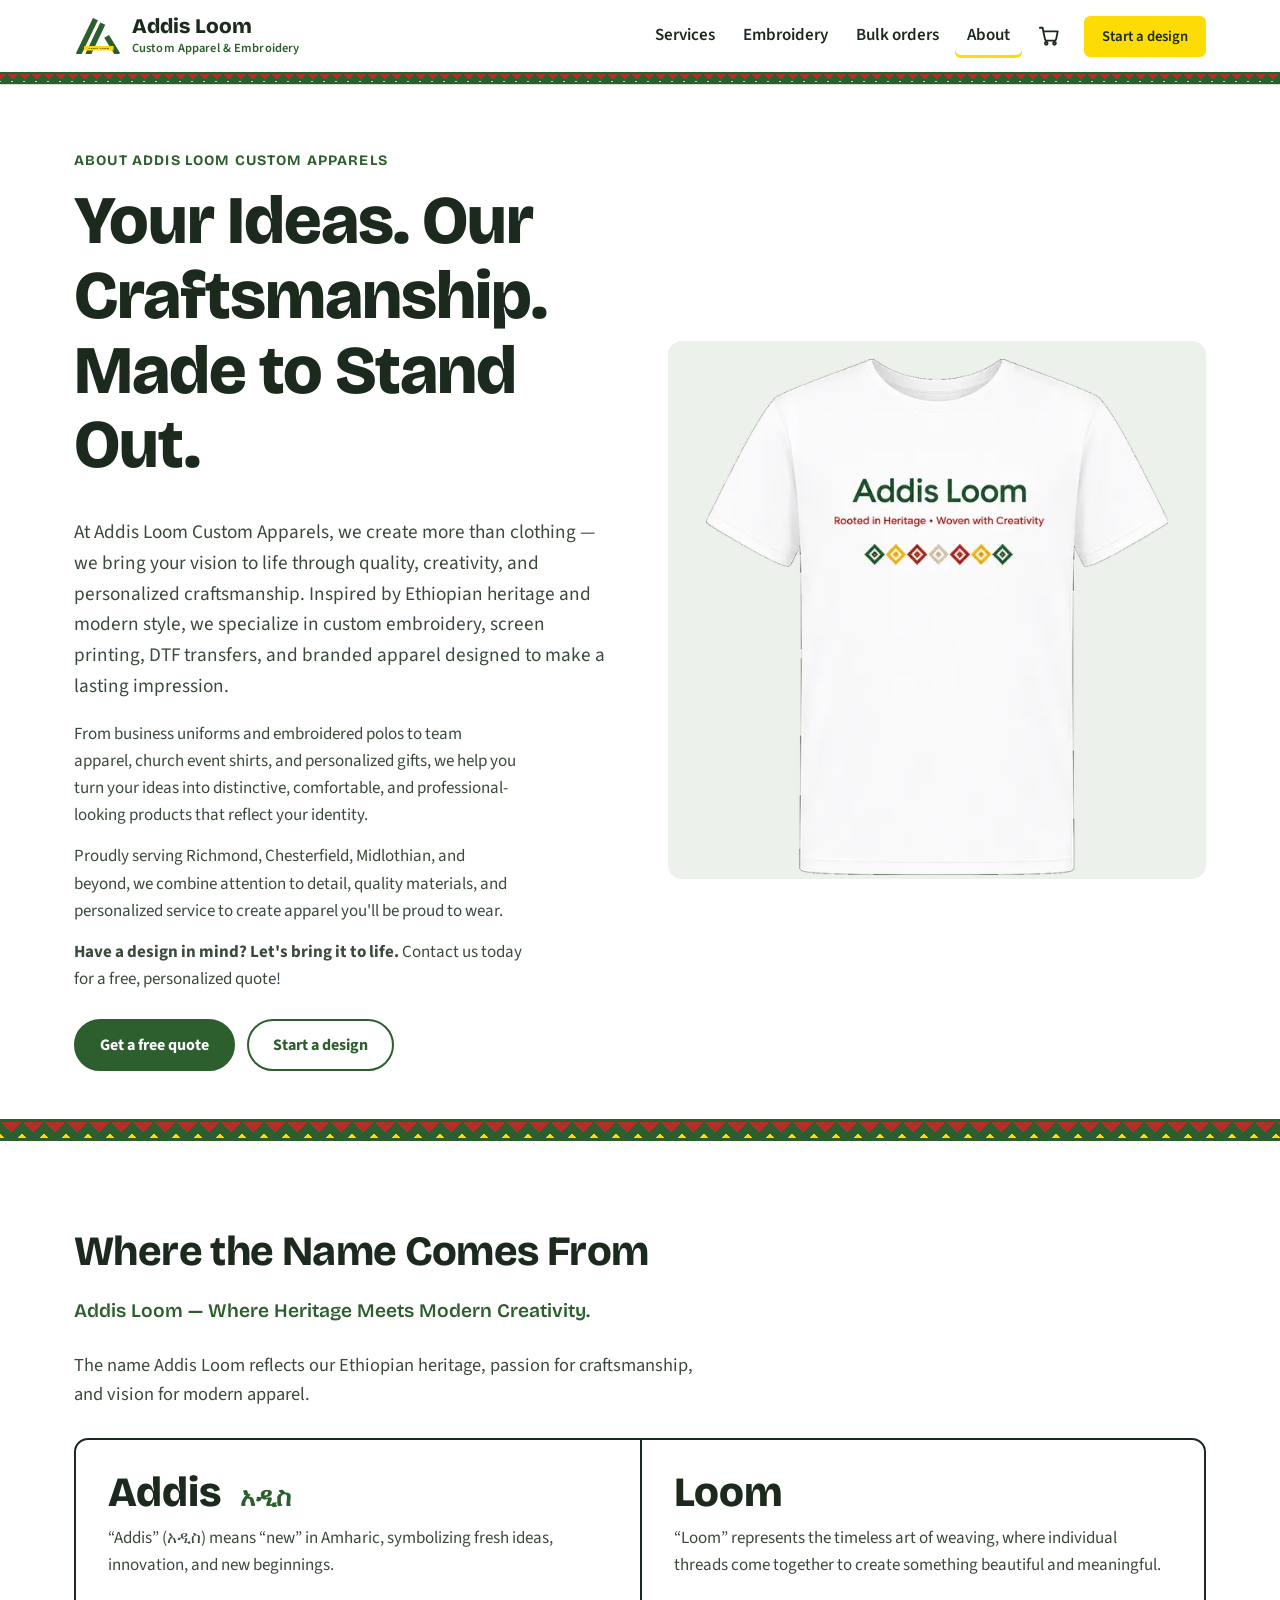
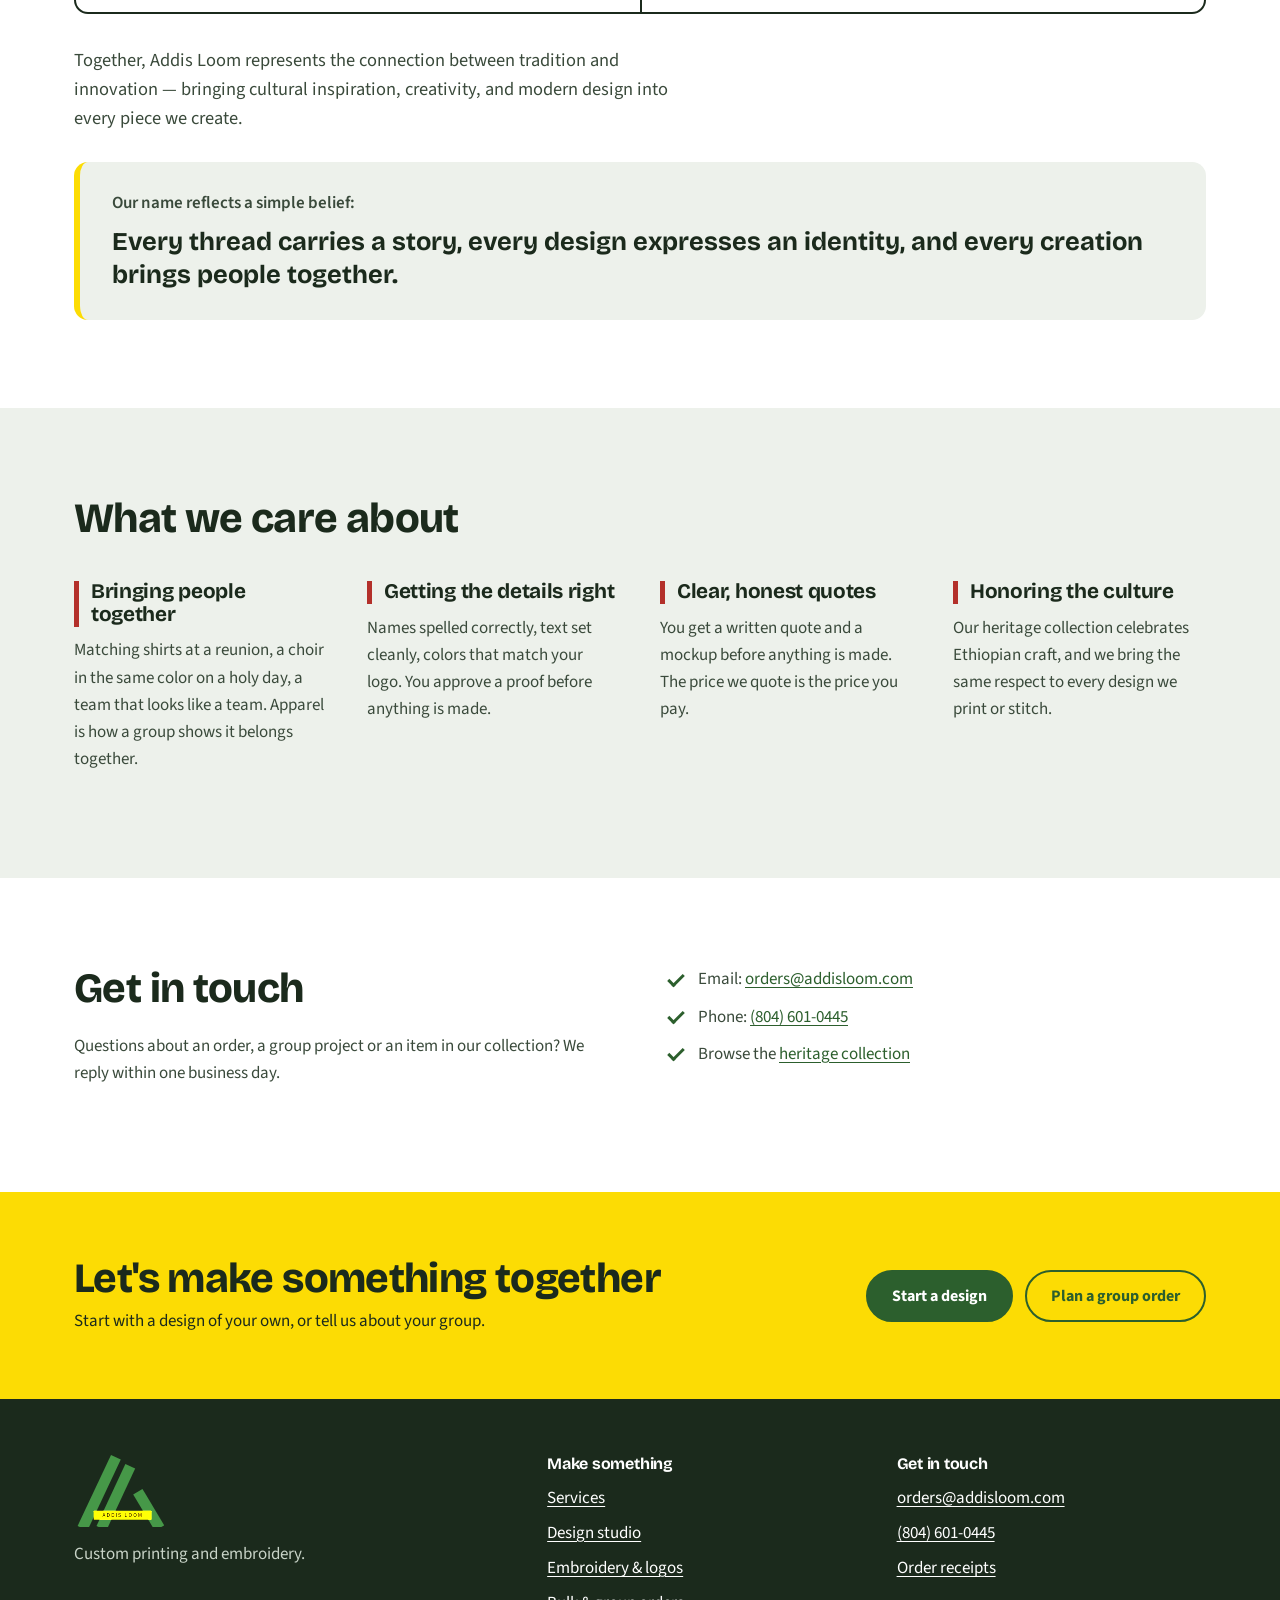
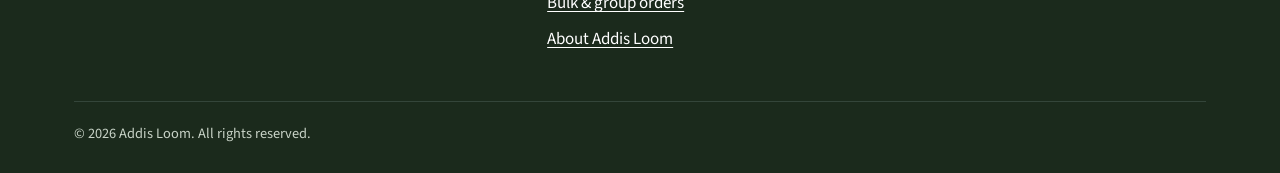
==== about.html @ c0518fdd "About: use real shirt photo in hero" ====
<!DOCTYPE html>
<html lang="en">
<head>
  <meta charset="UTF-8">
  <meta name="viewport" content="width=device-width, initial-scale=1.0">
  <title>About Addis Loom | Custom Apparel in Chesterfield County, VA</title>
  <meta name="description" content="Addis Loom makes custom printed and embroidered apparel for families, churches, businesses and teams.">
  <link rel="icon" href="assets/img/favicon.svg" type="image/svg+xml">
  <link rel="preconnect" href="https://fonts.googleapis.com">
  <link rel="preconnect" href="https://fonts.gstatic.com" crossorigin>
  <link href="https://fonts.googleapis.com/css2?family=Bricolage+Grotesque:opsz,wght@12..96,500..800&family=Source+Sans+3:wght@400;600;700&family=Playfair+Display:wght@700&display=swap" rel="stylesheet">
  <link rel="stylesheet" href="assets/css/styles.css">
  <style>
    .about-kicker { font-family: var(--display); font-weight: 700; text-transform: uppercase; letter-spacing: .08em; font-size: .9rem; color: var(--forest); margin: 0 0 12px; }
    .page-hero .about-body { max-width: 56ch; margin: 14px 0 0; }
    .about-actions { display: flex; flex-wrap: wrap; gap: 12px; margin-top: 26px; }
    .about-sub { font-family: var(--display); font-weight: 600; color: var(--forest); font-size: 1.2rem; margin: 10px 0 0; }
    .about-intro { font-size: 1.15rem; max-width: 70ch; margin: -16px 0 28px; }
    .name-meaning .amh { font-size: 1.6rem; font-weight: 600; color: var(--forest); margin-left: 10px; }
    .about-belief { margin-top: 24px; padding: 28px 32px; border-left: 6px solid var(--gold); background: var(--mist); border-radius: var(--r-md); }
    .about-belief-lead { margin: 0; font-weight: 600; }
    .about-photo img { width: 92%; height: auto; max-height: 100%; object-fit: contain; border-radius: 0; }
    .about-belief-text { font-family: var(--display); font-weight: 700; font-size: clamp(1.25rem, 2.4vw, 1.6rem); color: var(--ink); margin: 8px 0 0; line-height: 1.3; }
  </style>
</head>
<body data-page="about">
  <header id="site-header"></header>

  <main id="main">
    <section class="page-hero">
      <div class="wrap split">
        <div>
          <p class="about-kicker">About Addis Loom Custom Apparels</p>
          <h1>Your Ideas. Our Craftsmanship. Made to Stand Out.</h1>
          <p class="lede">At Addis Loom Custom Apparels, we create more than clothing — we bring your vision to life through quality, creativity, and personalized craftsmanship. Inspired by Ethiopian heritage and modern style, we specialize in custom embroidery, screen printing, DTF transfers, and branded apparel designed to make a lasting impression.</p>
          <p class="about-body">From business uniforms and embroidered polos to team apparel, church event shirts, and personalized gifts, we help you turn your ideas into distinctive, comfortable, and professional-looking products that reflect your identity.</p>
          <p class="about-body">Proudly serving Richmond, Chesterfield, Midlothian, and beyond, we combine attention to detail, quality materials, and personalized service to create apparel you'll be proud to wear.</p>
          <p class="about-body"><strong>Have a design in mind? Let's bring it to life.</strong> Contact us today for a free, personalized quote!</p>
          <div class="about-actions"><a class="btn" href="contact.html">Get a free quote</a><a class="btn ghost" href="design.html">Start a design</a></div>
        </div>
        <div class="work-media about-photo"><img src="assets/img/about-shirt.webp" width="560" height="625" alt="White Addis Loom T-shirt printed with Rooted in Heritage • Woven with Creativity and a row of tibeb diamonds"></div>
      </div>
    </section>

    <div class="tibeb" aria-hidden="true"></div>

    <section class="section">
      <div class="wrap">
        <div class="section-head"><h2>Where the Name Comes From</h2><p class="about-sub">Addis Loom — Where Heritage Meets Modern Creativity.</p></div>
        <p class="about-intro">The name Addis Loom reflects our Ethiopian heritage, passion for craftsmanship, and vision for modern apparel.</p>
        <div class="name-meaning">
          <div>
            <div class="word">Addis <span class="amh" lang="am">አዲስ</span></div>
            <p>“Addis” (አዲስ) means “new” in Amharic, symbolizing fresh ideas, innovation, and new beginnings.</p>
          </div>
          <div>
            <div class="word">Loom</div>
            <p>“Loom” represents the timeless art of weaving, where individual threads come together to create something beautiful and meaningful.</p>
          </div>
        </div>
        <p class="about-intro" style="margin-top:32px">Together, Addis Loom represents the connection between tradition and innovation — bringing cultural inspiration, creativity, and modern design into every piece we create.</p>
        <div class="about-belief">
          <p class="about-belief-lead">Our name reflects a simple belief:</p>
          <p class="about-belief-text">Every thread carries a story, every design expresses an identity, and every creation brings people together.</p>
        </div>
      </div>
    </section>

    <section class="section mist">
      <div class="wrap">
        <div class="section-head"><h2>What we care about</h2></div>
        <div class="groups">
          <div><h3>Bringing people together</h3><p>Matching shirts at a reunion, a choir in the same color on a holy day, a team that looks like a team. Apparel is how a group shows it belongs together.</p></div>
          <div><h3>Getting the details right</h3><p>Names spelled correctly, text set cleanly, colors that match your logo. You approve a proof before anything is made.</p></div>
          <div><h3>Clear, honest quotes</h3><p>You get a written quote and a mockup before anything is made. The price we quote is the price you pay.</p></div>
          <div><h3>Honoring the culture</h3><p>Our heritage collection celebrates Ethiopian craft, and we bring the same respect to every design we print or stitch.</p></div>
        </div>
      </div>
    </section>

    <section class="section forest" data-reviews-section>
      <div class="wrap">
        <div class="section-head"><h2>What customers say</h2></div>
        <div class="reviews" data-reviews></div>
      </div>
    </section>

    <section class="section">
      <div class="wrap split" style="align-items:start">
        <div>
          <h2>Get in touch</h2>
          <p>Questions about an order, a group project or an item in our collection? We reply within one business day.</p>
        </div>
        <ul class="check-list" id="contactList"></ul>
      </div>
    </section>

    <section class="cta-band">
      <div class="wrap">
        <div>
          <h2>Let's make something together</h2>
          <p>Start with a design of your own, or tell us about your group.</p>
        </div>
        <div class="actions">
          <a class="btn" href="design.html">Start a design</a>
          <a class="btn ghost" href="contact.html">Plan a group order</a>
        </div>
      </div>
    </section>
  </main>

  <footer id="site-footer"></footer>

  <script src="assets/js/config.js"></script>
  <script src="assets/js/site.js"></script>
  <script>
    (function () {
      const { config: C, esc, paintIdeas } = window.Addis;
      const b = C.business, items = [];
      items.push(`Email: <a href="mailto:${esc(b.email)}">${esc(b.email)}</a>`);
      if (b.phone) items.push(`Phone: <a href="tel:${esc(b.phone.replace(/[^\d+]/g, ""))}">${esc(b.phone)}</a>`);
      if (b.serviceArea) items.push(esc(b.serviceArea));
      if (b.instagram) items.push(`Instagram: <a href="${esc(b.instagram)}" target="_blank" rel="noopener">follow our work</a>`);
      items.push(`Browse the <a href="shop.html">heritage collection</a>`);
      document.getElementById("contactList").innerHTML = items.map((i) => `<li>${i}</li>`).join("");
      paintIdeas();
    })();
  </script>
</body>
</html>
---- assets/css/styles.css ----
/* Addis Loom — shared styles
   Palette from the logo plus the red of a traditional tibeb border. */
:root {
  --forest: #2C5F2D;
  --forest-deep: #1F4520;
  --gold: #FCDC04;
  --tibeb-red: #B3302A;
  --ink: #1B2A1C;
  --body: #3A4A3B;
  --mist: #EDF1EB;
  --line: #D5DDD2;
  --paper: #FFFFFF;

  --display: "Bricolage Grotesque", "Segoe UI", system-ui, sans-serif;
  --text: "Source Sans 3", "Segoe UI", system-ui, sans-serif;

  --r-sm: 6px;
  --r-md: 14px;
  --wrap: 1180px;
}

*, *::before, *::after { box-sizing: border-box; }
html { -webkit-text-size-adjust: 100%; }
body {
  margin: 0;
  font-family: var(--text);
  font-size: 1.0625rem;
  line-height: 1.6;
  color: var(--body);
  background: var(--paper);
}
img, svg, canvas { max-width: 100%; display: block; }
h1, h2, h3, h4 {
  font-family: var(--display);
  color: var(--ink);
  line-height: 1.1;
  margin: 0 0 .5em;
  letter-spacing: -0.015em;
}
h1 { font-size: clamp(2.4rem, 5.5vw, 4.25rem); font-weight: 800; }
h2 { font-size: clamp(1.75rem, 3.4vw, 2.6rem); font-weight: 750; }
h3 { font-size: 1.3rem; font-weight: 700; }
p { margin: 0 0 1em; max-width: 68ch; }
a { color: var(--forest); text-underline-offset: 3px; }
a:hover { color: var(--forest-deep); }
:focus-visible { outline: 3px solid var(--tibeb-red); outline-offset: 3px; border-radius: 3px; }
.wrap { max-width: var(--wrap); margin: 0 auto; padding: 0 24px; }
.lede { font-size: 1.2rem; color: var(--body); max-width: 56ch; }
.muted { color: #637263; font-size: .95rem; }
.skip { position: absolute; left: -999px; }
.skip:focus { left: 12px; top: 12px; z-index: 99; background: var(--gold); color: var(--ink); padding: 8px 14px; }

/* ---------- Tibeb band: the woven border used as the site's signature ---------- */
.tibeb {
  height: 22px;
  background:
    linear-gradient(135deg, var(--tibeb-red) 25%, transparent 25%) -11px 0 / 22px 22px,
    linear-gradient(225deg, var(--tibeb-red) 25%, transparent 25%) -11px 0 / 22px 22px,
    linear-gradient(315deg, var(--gold) 25%, transparent 25%) 0 0 / 22px 22px,
    linear-gradient(45deg, var(--gold) 25%, transparent 25%) 0 0 / 22px 22px,
    var(--forest);
  border-top: 3px solid var(--forest);
  border-bottom: 3px solid var(--forest);
}
.tibeb.thin { height: 12px; background-size: 12px 12px; border-width: 2px; }

/* ---------- Header ---------- */
.topbar { background: var(--forest-deep); color: #E4EDE3; font-size: .88rem; font-weight: 600; padding: 7px 0; }
.topbar a { color: var(--gold); text-decoration: none; }
.site-header { background: var(--paper); position: sticky; top: 0; z-index: 20; border-bottom: 1px solid var(--line); }
.site-header .bar { display: flex; align-items: center; justify-content: space-between; gap: 20px; min-height: 72px; }
.brand { display: flex; align-items: center; gap: 12px; text-decoration: none; color: var(--ink); }
.brand img { width: 46px; height: auto; }
.brand-name { font-family: var(--display); font-weight: 800; font-size: 1.3rem; line-height: 1; }
.brand-name small { display: block; font-family: var(--text); font-weight: 600; font-size: .78rem; color: var(--forest); margin-top: 4px; letter-spacing: .01em; }
.nav { display: flex; align-items: center; gap: 4px; }
.nav a { text-decoration: none; color: var(--ink); font-weight: 600; padding: 8px 12px; border-radius: var(--r-sm); }
.nav a:hover { background: var(--mist); }
.nav a[aria-current="page"] { box-shadow: inset 0 -3px 0 var(--gold); }
.nav .btn { margin-left: 8px; }
.menu-toggle { display: none; background: none; border: 2px solid var(--ink); border-radius: var(--r-sm); padding: 6px 12px; font: 600 1rem var(--text); color: var(--ink); cursor: pointer; }
@media (max-width: 1080px) {
  .menu-toggle { display: block; }
  .nav { display: none; position: absolute; left: 0; right: 0; top: 100%; background: var(--paper); flex-direction: column; align-items: stretch; padding: 12px 24px 20px; border-bottom: 1px solid var(--line); }
  .nav.open { display: flex; }
  .nav .btn { margin: 8px 0 0; text-align: center; }
}

/* ---------- Buttons ---------- */
.btn {
  display: inline-flex; align-items: center; justify-content: center; gap: 8px;
  font: 700 1rem var(--text);
  padding: 13px 24px;
  border-radius: 999px;
  border: 2px solid var(--forest);
  background: var(--forest); color: #fff;
  text-decoration: none; cursor: pointer;
  transition: background-color .15s, color .15s;
}
.btn:hover { background: var(--forest-deep); border-color: var(--forest-deep); color: #fff; }
.btn.gold { background: var(--gold); border-color: var(--gold); color: var(--ink); }
.btn.gold:hover { background: #E8C900; border-color: #E8C900; color: var(--ink); }
.btn.ghost { background: transparent; color: var(--forest); }
.btn.ghost:hover { background: var(--mist); color: var(--forest-deep); }
.btn.small { padding: 8px 16px; font-size: .92rem; }
.btn[disabled] { opacity: .55; cursor: not-allowed; }

/* ---------- Sections ---------- */
.section { padding: 88px 0; }
.section.mist { background: var(--mist); }
.section.forest { background: var(--forest); color: #E4EDE3; }
.section.forest h2, .section.forest h3 { color: #fff; }
.section-head { margin-bottom: 40px; }
.page-hero { padding: 64px 0 48px; }
.page-hero h1 { max-width: 18ch; }

/* ---------- Home hero ---------- */
.hero { padding: 56px 0 72px; }
.hero-grid { display: grid; grid-template-columns: 1.05fr 1fr; gap: 56px; align-items: center; }
.hero h1 { max-width: 13ch; }
.hero .actions { display: flex; flex-wrap: wrap; gap: 12px; margin: 28px 0 22px; }
.hero-try { background: var(--mist); border-radius: var(--r-md); padding: 28px; }
.hero-try label { font-weight: 700; color: var(--ink); display: block; margin-bottom: 6px; }
.hero-try .row { display: flex; gap: 10px; flex-wrap: wrap; align-items: center; margin-top: 12px; }
.hero-shirt { position: relative; }
.swatch-row { display: flex; gap: 8px; }
.swatch {
  width: 32px; height: 32px; border-radius: 50%;
  border: 2px solid var(--line); cursor: pointer; padding: 0;
}
.swatch[aria-pressed="true"] { outline: 3px solid var(--ink); outline-offset: 2px; }
@media (max-width: 900px) { .hero-grid { grid-template-columns: 1fr; gap: 32px; } }

/* ---------- Paths (three ways to work with us) ---------- */
.paths { display: grid; grid-template-columns: 1.4fr 1fr 1fr; gap: 0; border: 2px solid var(--ink); border-radius: var(--r-md); overflow: hidden; }
.path { padding: 32px; border-right: 2px solid var(--ink); display: flex; flex-direction: column; }
.path:last-child { border-right: 0; }
.path.lead { background: var(--gold); }
.path p { flex: 1; }
.path .from { font-family: var(--display); font-weight: 700; color: var(--ink); font-size: 1.05rem; margin-bottom: 16px; }
@media (max-width: 900px) {
  .paths { grid-template-columns: 1fr; }
  .path { border-right: 0; border-bottom: 2px solid var(--ink); }
  .path:last-child { border-bottom: 0; }
}

/* ---------- Steps (a real sequence) ---------- */
.steps { list-style: none; padding: 0; margin: 0; display: grid; grid-template-columns: repeat(4, 1fr); gap: 28px; counter-reset: step; }
.steps li { counter-increment: step; border-top: 4px solid var(--gold); padding-top: 18px; }
.steps li::before { content: counter(step); font-family: var(--display); font-weight: 800; font-size: 2.4rem; color: var(--gold); line-height: 1; display: block; margin-bottom: 10px; }
.steps h3 { color: #fff; }
@media (max-width: 860px) { .steps { grid-template-columns: 1fr 1fr; } }
@media (max-width: 520px) { .steps { grid-template-columns: 1fr; } }

/* ---------- Pricing table ---------- */
.price-table { width: 100%; border-collapse: collapse; font-size: 1rem; }
.price-table th, .price-table td { text-align: left; padding: 14px 12px; border-bottom: 1px solid var(--line); vertical-align: top; }
.price-table thead th { font-family: var(--display); color: var(--ink); border-bottom: 2px solid var(--ink); }
.price-table td.num { font-weight: 700; color: var(--ink); white-space: nowrap; }
.table-scroll { overflow-x: auto; }
.tiers { display: flex; flex-wrap: wrap; gap: 10px; margin-top: 18px; }
.tier { background: var(--paper); border: 1px solid var(--line); border-radius: 999px; padding: 6px 14px; font-weight: 600; color: var(--ink); }

/* ---------- Who we make for ---------- */
.groups { display: grid; grid-template-columns: repeat(auto-fit, minmax(230px, 1fr)); gap: 32px 40px; }
.groups h3 { border-left: 5px solid var(--tibeb-red); padding-left: 12px; }

/* ---------- FAQ ---------- */
.faq details { border-bottom: 1px solid var(--line); padding: 18px 0; }
.faq summary { cursor: pointer; font-family: var(--display); font-weight: 700; font-size: 1.15rem; color: var(--ink); list-style: none; display: flex; justify-content: space-between; gap: 16px; }
.faq summary::-webkit-details-marker { display: none; }
.faq summary::after { content: "+"; font-size: 1.5rem; line-height: 1; color: var(--forest); }
.faq details[open] summary::after { content: "–"; }
.faq details p { margin-top: 12px; }

/* ---------- Product grid ---------- */
.filters { display: flex; flex-wrap: wrap; gap: 8px; margin-bottom: 28px; }
.chip { font: 600 .95rem var(--text); padding: 8px 16px; border-radius: 999px; border: 2px solid var(--line); background: var(--paper); color: var(--ink); cursor: pointer; }
.chip[aria-pressed="true"] { background: var(--ink); border-color: var(--ink); color: #fff; }
.products { display: grid; grid-template-columns: repeat(auto-fill, minmax(250px, 1fr)); gap: 36px 28px; }
.product .thumb { aspect-ratio: 4 / 5; background: var(--mist); border-radius: var(--r-md); display: grid; place-items: center; overflow: hidden; margin-bottom: 14px; }
.product .thumb img { width: 100%; height: 100%; object-fit: cover; }
.product h3 { font-size: 1.15rem; margin-bottom: 4px; }
.product .price { font-weight: 700; color: var(--ink); margin-bottom: 12px; }
.product .buy { display: flex; flex-wrap: wrap; gap: 8px; }

/* ---------- Forms ---------- */
.form-grid { display: grid; grid-template-columns: 1fr 1fr; gap: 18px 20px; }
.form-grid .full { grid-column: 1 / -1; }
@media (max-width: 640px) { .form-grid { grid-template-columns: 1fr; } }
.field label, .field legend { display: block; font-weight: 700; color: var(--ink); margin-bottom: 6px; }
.field .hint { font-size: .9rem; color: #637263; margin: -2px 0 6px; }
input[type="text"], input[type="email"], input[type="tel"], input[type="date"], input[type="number"], select, textarea {
  width: 100%; font: 1rem var(--text); color: var(--ink);
  padding: 11px 13px; border: 2px solid var(--line); border-radius: var(--r-sm); background: #fff;
}
input:focus, select:focus, textarea:focus { border-color: var(--forest); outline: none; box-shadow: 0 0 0 3px rgba(44,95,45,.18); }
textarea { min-height: 120px; resize: vertical; }
fieldset { border: 0; padding: 0; margin: 0; }
.radio-cards { display: flex; flex-wrap: wrap; gap: 10px; }
.radio-cards label { display: flex; align-items: center; gap: 8px; border: 2px solid var(--line); border-radius: var(--r-sm); padding: 10px 14px; cursor: pointer; font-weight: 600; color: var(--ink); margin: 0; }
.radio-cards input { accent-color: var(--forest); }
.radio-cards label:has(input:checked) { border-color: var(--forest); background: var(--mist); }
.form-status { margin-top: 16px; padding: 14px 16px; border-radius: var(--r-sm); font-weight: 600; display: none; }
.form-status.ok { display: block; background: #E3F0E1; color: var(--forest-deep); }
.form-status.err { display: block; background: #F8E3E1; color: #8A1F1A; }

/* ---------- Footer ---------- */
.site-footer { background: var(--ink); color: #C8D3C7; padding: 56px 0 28px; }
.site-footer a { color: #fff; }
.foot-grid { display: grid; grid-template-columns: 1.4fr 1fr 1fr; gap: 40px; }
.foot-grid h4 { color: #fff; font-size: 1rem; margin-bottom: 12px; }
.foot-grid ul { list-style: none; padding: 0; margin: 0; }
.foot-grid li { margin-bottom: 8px; }
.foot-legal { border-top: 1px solid #34453A; margin-top: 40px; padding-top: 20px; font-size: .9rem; }
@media (max-width: 760px) { .foot-grid { grid-template-columns: 1fr; } }

/* ---------- Design studio ---------- */
.studio { display: grid; grid-template-columns: 1.15fr 1fr; gap: 40px; align-items: start; }
.stage { position: sticky; top: 92px; }
.stage-box { background: var(--mist); border-radius: var(--r-md); padding: 18px; }
#studioCanvas { width: 100%; height: auto; touch-action: none; cursor: grab; border-radius: var(--r-sm); background: #F7F9F6; }
.stage-tools { display: flex; flex-wrap: wrap; gap: 8px; margin-top: 14px; align-items: center; }
.side-toggle { display: inline-flex; border: 2px solid var(--ink); border-radius: 999px; overflow: hidden; }
.side-toggle button { font: 700 .95rem var(--text); padding: 8px 18px; border: 0; background: transparent; color: var(--ink); cursor: pointer; }
.side-toggle button[aria-pressed="true"] { background: var(--ink); color: #fff; }
.panel { border-top: 2px solid var(--ink); padding: 22px 0 26px; }
.panel:first-child { border-top: 0; padding-top: 0; }
.panel h2 { font-size: 1.35rem; margin-bottom: 14px; }
.layer-list { list-style: none; padding: 0; margin: 12px 0 0; }
.layer-list li { display: flex; justify-content: space-between; align-items: center; gap: 10px; padding: 8px 12px; border: 2px solid var(--line); border-radius: var(--r-sm); margin-bottom: 8px; }
.layer-list li.active { border-color: var(--forest); background: var(--mist); }
.layer-list button.pick { all: unset; cursor: pointer; flex: 1; font-weight: 600; color: var(--ink); overflow: hidden; text-overflow: ellipsis; white-space: nowrap; }
.layer-list button.pick:focus-visible { outline: 3px solid var(--tibeb-red); }
.icon-btn { background: none; border: 0; color: var(--tibeb-red); font: 700 .9rem var(--text); cursor: pointer; padding: 4px 6px; }
.size-grid { display: grid; grid-template-columns: repeat(auto-fill, minmax(72px, 1fr)); gap: 10px; }
.size-grid label { font-weight: 700; text-align: center; color: var(--ink); font-size: .95rem; }
.size-grid input { text-align: center; padding: 8px 4px; }
.estimate { background: var(--ink); color: #DDE6DC; border-radius: var(--r-md); padding: 22px 24px; }
.estimate .total { font-family: var(--display); font-weight: 800; font-size: 2.4rem; color: var(--gold); line-height: 1; margin: 6px 0 10px; }
.estimate dl { display: grid; grid-template-columns: 1fr auto; gap: 4px 16px; margin: 12px 0 0; font-size: .95rem; }
.estimate dd { margin: 0; text-align: right; color: #fff; font-weight: 600; }
.row-inline { display: flex; gap: 12px; flex-wrap: wrap; align-items: end; }
.row-inline .field { flex: 1; min-width: 130px; }
input[type="range"] { width: 100%; accent-color: var(--forest); }
input[type="color"] { width: 52px; height: 44px; padding: 2px; border: 2px solid var(--line); border-radius: var(--r-sm); background: #fff; }
.dropzone { display: block; border: 2px dashed var(--forest); border-radius: var(--r-md); padding: 22px; text-align: center; background: #fff; cursor: pointer; }
.dropzone.drag { background: var(--mist); }
@media (max-width: 960px) {
  .studio { grid-template-columns: 1fr; }
  .stage { position: static; }
}

/* ---------- Misc ---------- */
.split { display: grid; grid-template-columns: 1fr 1fr; gap: 56px; align-items: center; }
@media (max-width: 860px) { .split { grid-template-columns: 1fr; gap: 32px; } }
.check-list { list-style: none; padding: 0; margin: 0 0 1em; }
.check-list li { padding-left: 30px; position: relative; margin-bottom: 10px; }
.check-list li::before { content: ""; position: absolute; left: 0; top: .45em; width: 16px; height: 9px; border-left: 3px solid var(--forest); border-bottom: 3px solid var(--forest); transform: rotate(-45deg); }
.note { border-left: 5px solid var(--gold); background: var(--mist); padding: 16px 20px; border-radius: 0 var(--r-sm) var(--r-sm) 0; }
.stitch-art { background: var(--forest); border-radius: var(--r-md); padding: 36px; display: grid; place-items: center; }

/* ---------- Commitments band (under the home hero) ---------- */
.band-dark { background: var(--forest-deep); color: #D8E3D6; }
.commitments { display: grid; grid-template-columns: repeat(4, 1fr); }
.commitments > div { padding: 30px 26px; border-left: 1px solid rgba(252,220,4,.25); }
.commitments > div:first-child { border-left: 0; padding-left: 0; }
.commitments h3 { color: var(--gold); font-size: 1.1rem; margin-bottom: 6px; }
.commitments p { margin: 0; font-size: .98rem; }
@media (max-width: 900px) {
  .commitments { grid-template-columns: 1fr 1fr; }
  .commitments > div { border-left: 0; padding: 22px 0; border-top: 1px solid rgba(252,220,4,.25); }
  .commitments > div:nth-child(-n+2) { border-top: 0; }
  .commitments > div:nth-child(2n) { padding-left: 20px; }
}
@media (max-width: 520px) { .commitments { grid-template-columns: 1fr; } .commitments > div:nth-child(2n) { padding-left: 0; } .commitments > div:nth-child(2) { border-top: 1px solid rgba(252,220,4,.25); } }

/* ---------- Work / ideas gallery ---------- */
.work-grid { display: grid; grid-template-columns: repeat(3, 1fr); gap: 28px; }
.work-card { margin: 0; }
.work-media { background: var(--mist); border-radius: var(--r-md); padding: 18px; aspect-ratio: 1 / 1; display: grid; place-items: center; overflow: hidden; }
.work-media canvas { width: 88%; height: auto; }
.work-media img { width: 100%; height: 100%; object-fit: cover; border-radius: var(--r-sm); }
.work-card figcaption { padding-top: 12px; }
.work-card strong { display: block; font-family: var(--display); color: var(--ink); font-size: 1.1rem; }
.work-card span { color: #637263; font-size: .95rem; }
.section-head.row { display: flex; justify-content: space-between; align-items: end; gap: 20px; flex-wrap: wrap; }
@media (max-width: 860px) { .work-grid { grid-template-columns: 1fr 1fr; gap: 20px; } }
@media (max-width: 480px) { .work-grid { grid-template-columns: 1fr; } }

/* ---------- Reviews ---------- */
.reviews { display: grid; grid-template-columns: repeat(auto-fit, minmax(280px, 1fr)); gap: 24px; }
.review { margin: 0; background: var(--paper); border-top: 4px solid var(--gold); padding: 24px; border-radius: 0 0 var(--r-md) var(--r-md); }
.review p { font-size: 1.08rem; color: var(--ink); }
.review footer strong { display: block; color: var(--ink); }
.review footer span { color: #637263; font-size: .92rem; }

/* ---------- Services page ---------- */
.service { display: grid; grid-template-columns: 300px 1fr; gap: 48px; padding: 56px 0; border-top: 2px solid var(--ink); align-items: start; }
.service:first-child { border-top: 0; padding-top: 0; }
.service .work-media { aspect-ratio: 1 / 1; }
.service h2 { margin-bottom: 4px; }
.service .sub { font-family: var(--display); font-weight: 600; color: var(--forest); font-size: 1.15rem; margin-bottom: 16px; }
.service .meta { display: grid; grid-template-columns: 1fr 1fr; gap: 24px; margin: 18px 0 22px; }
.service .meta h3 { font-size: 1rem; margin-bottom: 8px; }
.service .meta ul { margin: 0; padding-left: 18px; }
.service .meta li { margin-bottom: 4px; }
.service .price-from { font-family: var(--display); font-weight: 700; color: var(--ink); margin-right: 14px; }
.service-jump { display: flex; flex-wrap: wrap; gap: 8px; margin-top: 22px; }
.service-jump a { text-decoration: none; }
@media (max-width: 860px) { .service { grid-template-columns: 1fr; gap: 24px; } .service .work-media { max-width: 320px; } .service .meta { grid-template-columns: 1fr; } }

/* ---------- About page ---------- */
.name-meaning { display: grid; grid-template-columns: 1fr 1fr; gap: 0; border: 2px solid var(--ink); border-radius: var(--r-md); overflow: hidden; }
.name-meaning > div { padding: 32px; }
.name-meaning > div + div { border-left: 2px solid var(--ink); }
.name-meaning .word { font-family: var(--display); font-weight: 800; font-size: 2.6rem; color: var(--ink); line-height: 1; }
.name-meaning p { margin: 12px 0 0; }
@media (max-width: 760px) { .name-meaning { grid-template-columns: 1fr; } .name-meaning > div + div { border-left: 0; border-top: 2px solid var(--ink); } }

/* ---------- Closing call to action ---------- */
.cta-band { background: var(--gold); padding: 64px 0; }
.cta-band .wrap { display: flex; justify-content: space-between; align-items: center; gap: 28px; flex-wrap: wrap; }
.cta-band h2 { margin: 0 0 6px; }
.cta-band p { margin: 0; color: var(--ink); }
.cta-band .actions { display: flex; gap: 12px; flex-wrap: wrap; }

@media (prefers-reduced-motion: reduce) {
  *, *::before, *::after { transition: none !important; animation: none !important; }
}

/* Footer bottom bar with service area */
.foot-legal { display: flex; justify-content: space-between; gap: 12px 24px; flex-wrap: wrap; }
.foot-legal a { color: var(--gold); text-decoration: none; }

/* What we decorate */
.cat-grid { display: grid; grid-template-columns: repeat(3, 1fr); gap: 28px; }
.cat-card { display: block; text-decoration: none; color: inherit; }
.cat-card .work-media { transition: transform .15s ease; }
.cat-card:hover .work-media { transform: translateY(-3px); }
.cat-card strong { display: block; font-family: var(--display); color: var(--ink); font-size: 1.1rem; padding-top: 12px; }
.cat-card span { color: #637263; font-size: .95rem; }
@media (max-width: 860px) { .cat-grid { grid-template-columns: 1fr 1fr; gap: 20px; } }
@media (max-width: 480px) { .cat-grid { grid-template-columns: 1fr; } }

/* Group & spirit wear */
.spirit-list { display: grid; grid-template-columns: repeat(auto-fit, minmax(220px, 1fr)); gap: 24px 36px; margin-top: 28px; }
.spirit-list h3 { color: var(--gold); font-size: 1.1rem; margin-bottom: 6px; }
.spirit-list p { margin: 0; }
.section.forest .check-list li::before { border-color: var(--gold); }

/* ---------- Cart ---------- */
.nav a { white-space: nowrap; }
.nav .cart-link { display: inline-flex; align-items: center; gap: 2px; }
.nav-cart-text { position: absolute; width: 1px; height: 1px; overflow: hidden; clip: rect(0 0 0 0); }
.cart-count { display: inline-block; min-width: 1.4em; padding: 0 6px; margin-left: 4px; border-radius: 999px; background: var(--forest); color: #fff; font-size: .8rem; line-height: 1.5; text-align: center; }
.cart-count[hidden] { display: none; }
.cart-layout { display: grid; grid-template-columns: 1.5fr 1fr; gap: 40px; align-items: start; }
.cart-items { list-style: none; margin: 0; padding: 0; }
.cart-item { display: grid; grid-template-columns: 120px 1fr auto; gap: 18px; padding: 20px 0; border-top: 1px solid var(--line); align-items: start; }
.cart-item:first-child { border-top: 2px solid var(--ink); }
.cart-thumbs { display: flex; flex-direction: column; gap: 6px; }
.cart-thumbs img { width: 120px; border-radius: var(--r-sm); border: 1px solid var(--line); background: var(--mist); }
.cart-item h3 { font-size: 1.1rem; margin: 0 0 4px; }
.cart-item .meta-line { margin: 2px 0; color: var(--body); font-size: .95rem; }
.cart-item .price { font-weight: 700; color: var(--ink); text-align: right; white-space: nowrap; }
.cart-item .linkish { background: none; border: 0; padding: 0; color: var(--tibeb-red); font: inherit; font-size: .92rem; text-decoration: underline; cursor: pointer; margin-top: 8px; }
.cart-summary { position: sticky; top: 96px; }
.cart-summary dl { display: grid; grid-template-columns: 1fr auto; gap: 6px 12px; margin: 14px 0 0; }
.cart-summary dd { margin: 0; text-align: right; }
.cart-summary .grand { font-size: 1.4rem; font-weight: 800; color: #fff; }
.policy { background: var(--mist); border-radius: var(--r-md); padding: 16px 18px; font-size: .95rem; margin-top: 18px; }
.policy ul { margin: 6px 0 0; padding-left: 20px; }
@media (max-width: 860px) {
  .cart-layout { grid-template-columns: 1fr; }
  .cart-summary { position: static; }
  .cart-item { grid-template-columns: 84px 1fr; }
  .cart-thumbs img { width: 84px; }
  .cart-item .price { grid-column: 2; text-align: left; }
}
@media (max-width: 1080px) { .nav-cart-text { position: static; width: auto; height: auto; clip: auto; margin-left: 6px; } }
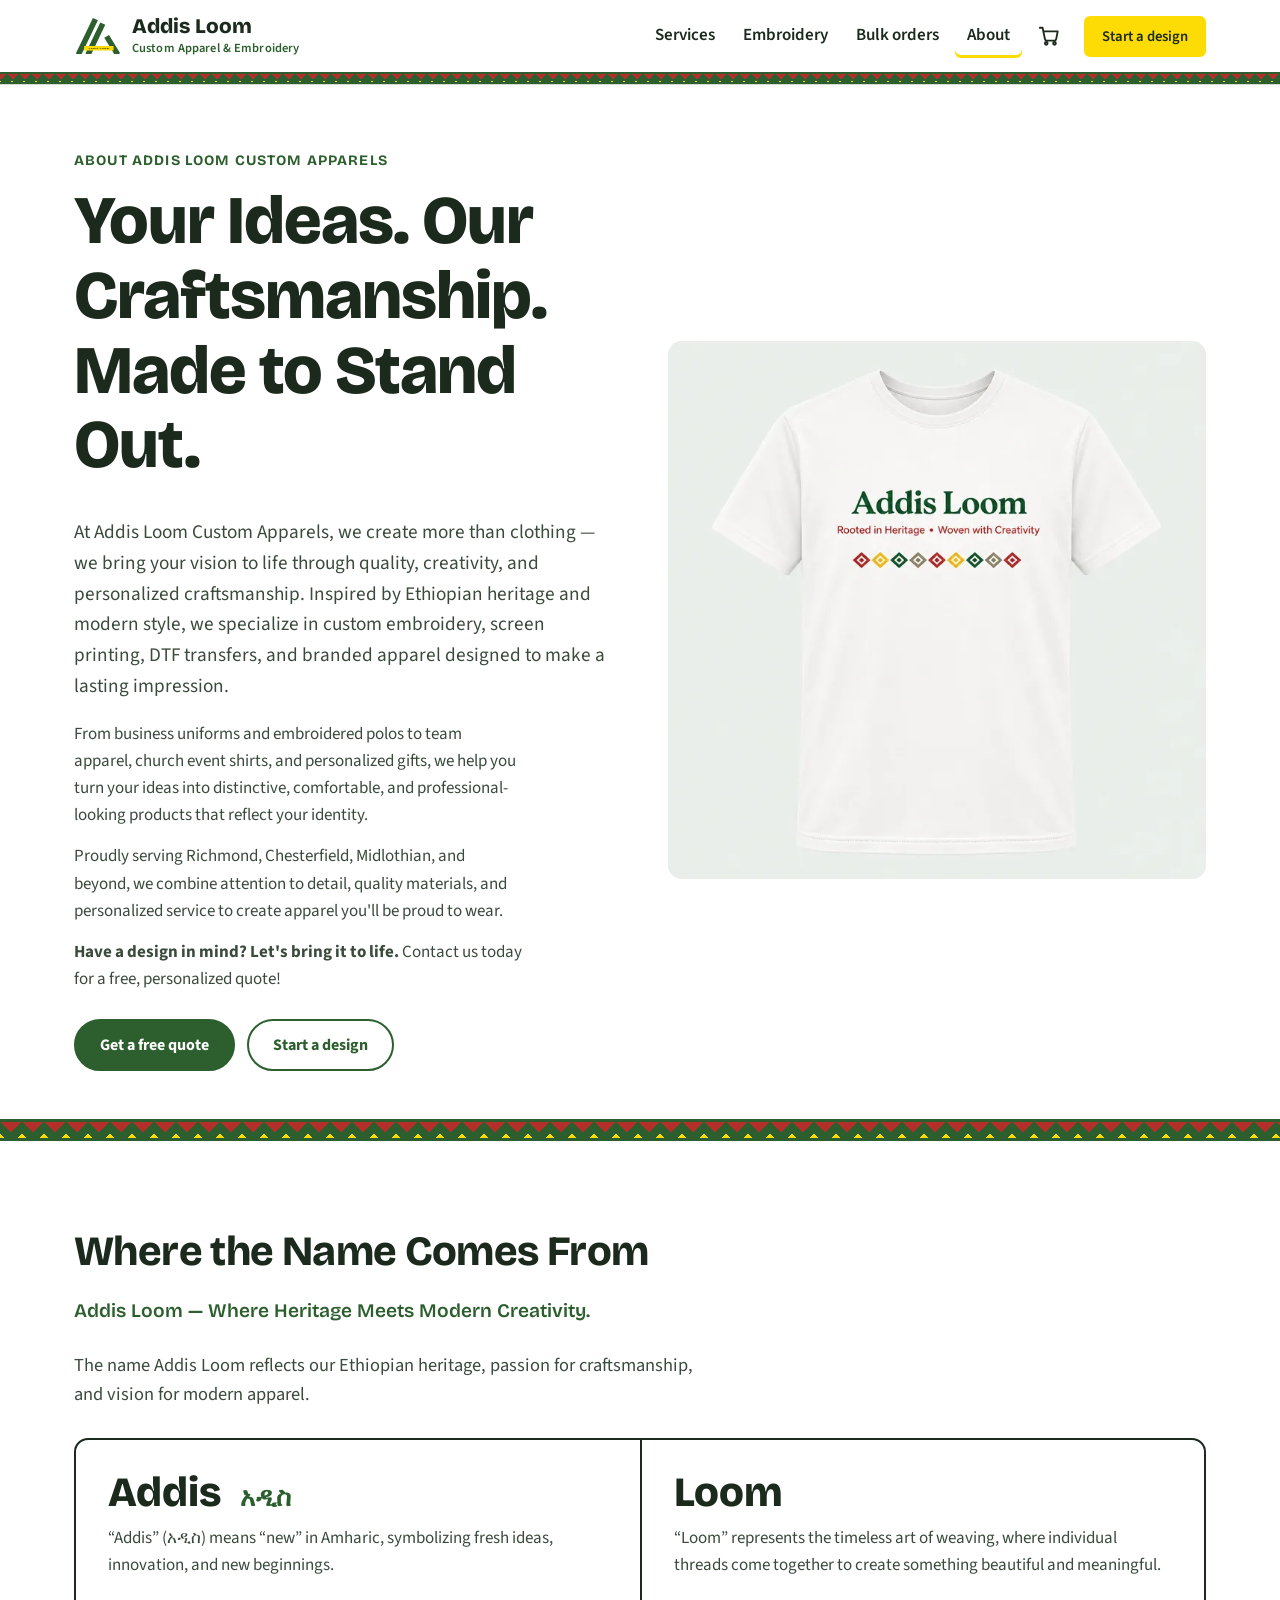
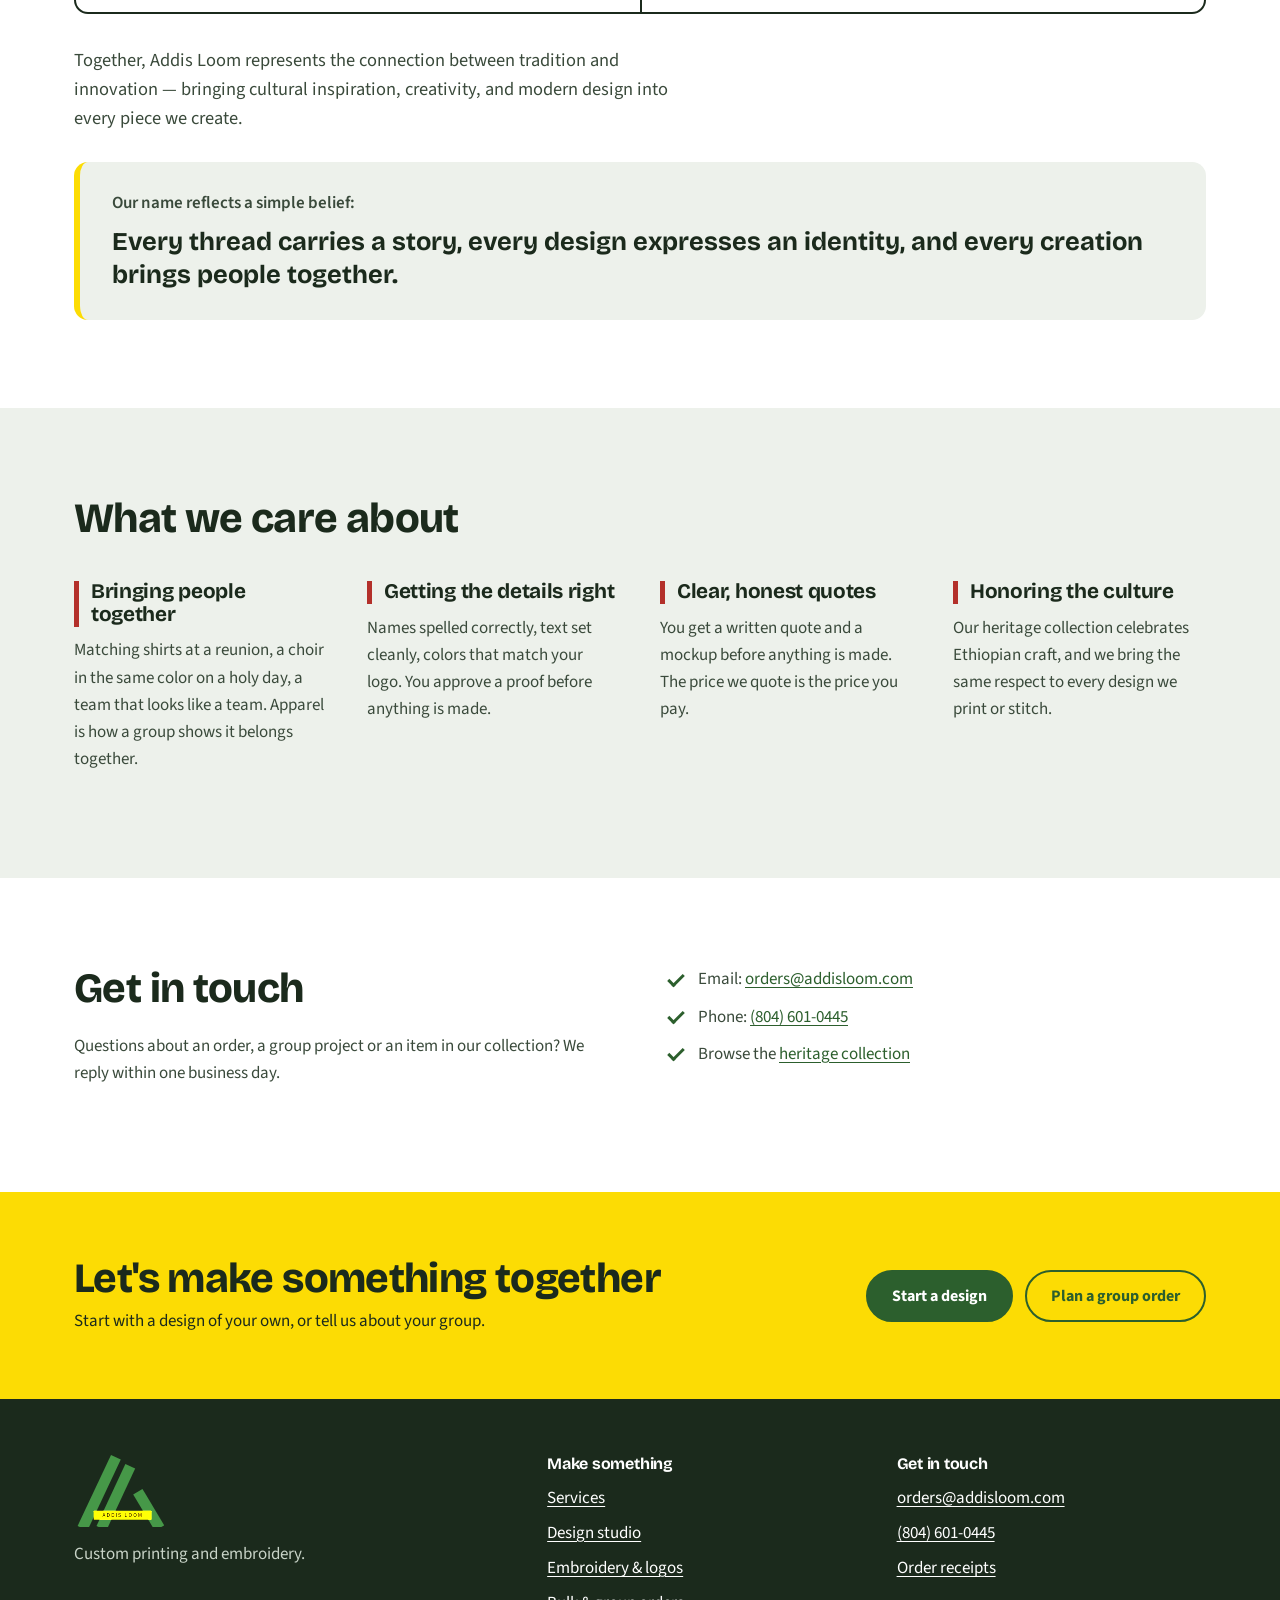
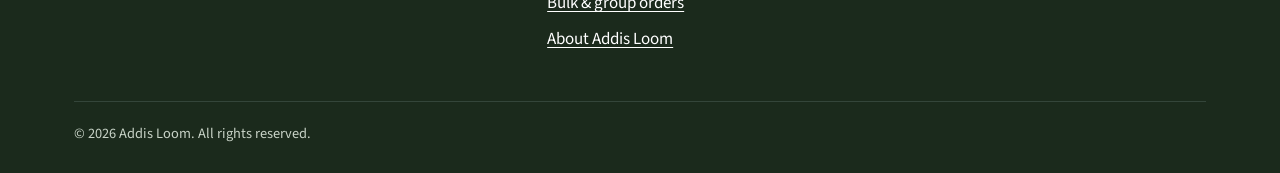
==== commit 907c7648: "About: use new shirt photo" ====
--- a/about.html
+++ b/about.html
@@ -19,7 +19,8 @@
     .name-meaning .amh { font-size: 1.6rem; font-weight: 600; color: var(--forest); margin-left: 10px; }
     .about-belief { margin-top: 24px; padding: 28px 32px; border-left: 6px solid var(--gold); background: var(--mist); border-radius: var(--r-md); }
     .about-belief-lead { margin: 0; font-weight: 600; }
-    .about-photo img { width: 92%; height: auto; max-height: 100%; object-fit: contain; border-radius: 0; }
+    .work-media.about-photo { padding: 0; }
+    .about-photo img { width: 100%; height: 100%; object-fit: cover; border-radius: var(--r-md); }
     .about-belief-text { font-family: var(--display); font-weight: 700; font-size: clamp(1.25rem, 2.4vw, 1.6rem); color: var(--ink); margin: 8px 0 0; line-height: 1.3; }
   </style>
 </head>
@@ -38,7 +39,7 @@
           <p class="about-body"><strong>Have a design in mind? Let's bring it to life.</strong> Contact us today for a free, personalized quote!</p>
           <div class="about-actions"><a class="btn" href="contact.html">Get a free quote</a><a class="btn ghost" href="design.html">Start a design</a></div>
         </div>
-        <div class="work-media about-photo"><img src="assets/img/about-shirt.webp" width="560" height="625" alt="White Addis Loom T-shirt printed with Rooted in Heritage • Woven with Creativity and a row of tibeb diamonds"></div>
+        <div class="work-media about-photo"><img src="assets/img/about-shirt-v2.webp" width="720" height="720" alt="White Addis Loom T-shirt printed with Rooted in Heritage • Woven with Creativity and a row of tibeb diamonds"></div>
       </div>
     </section>
 
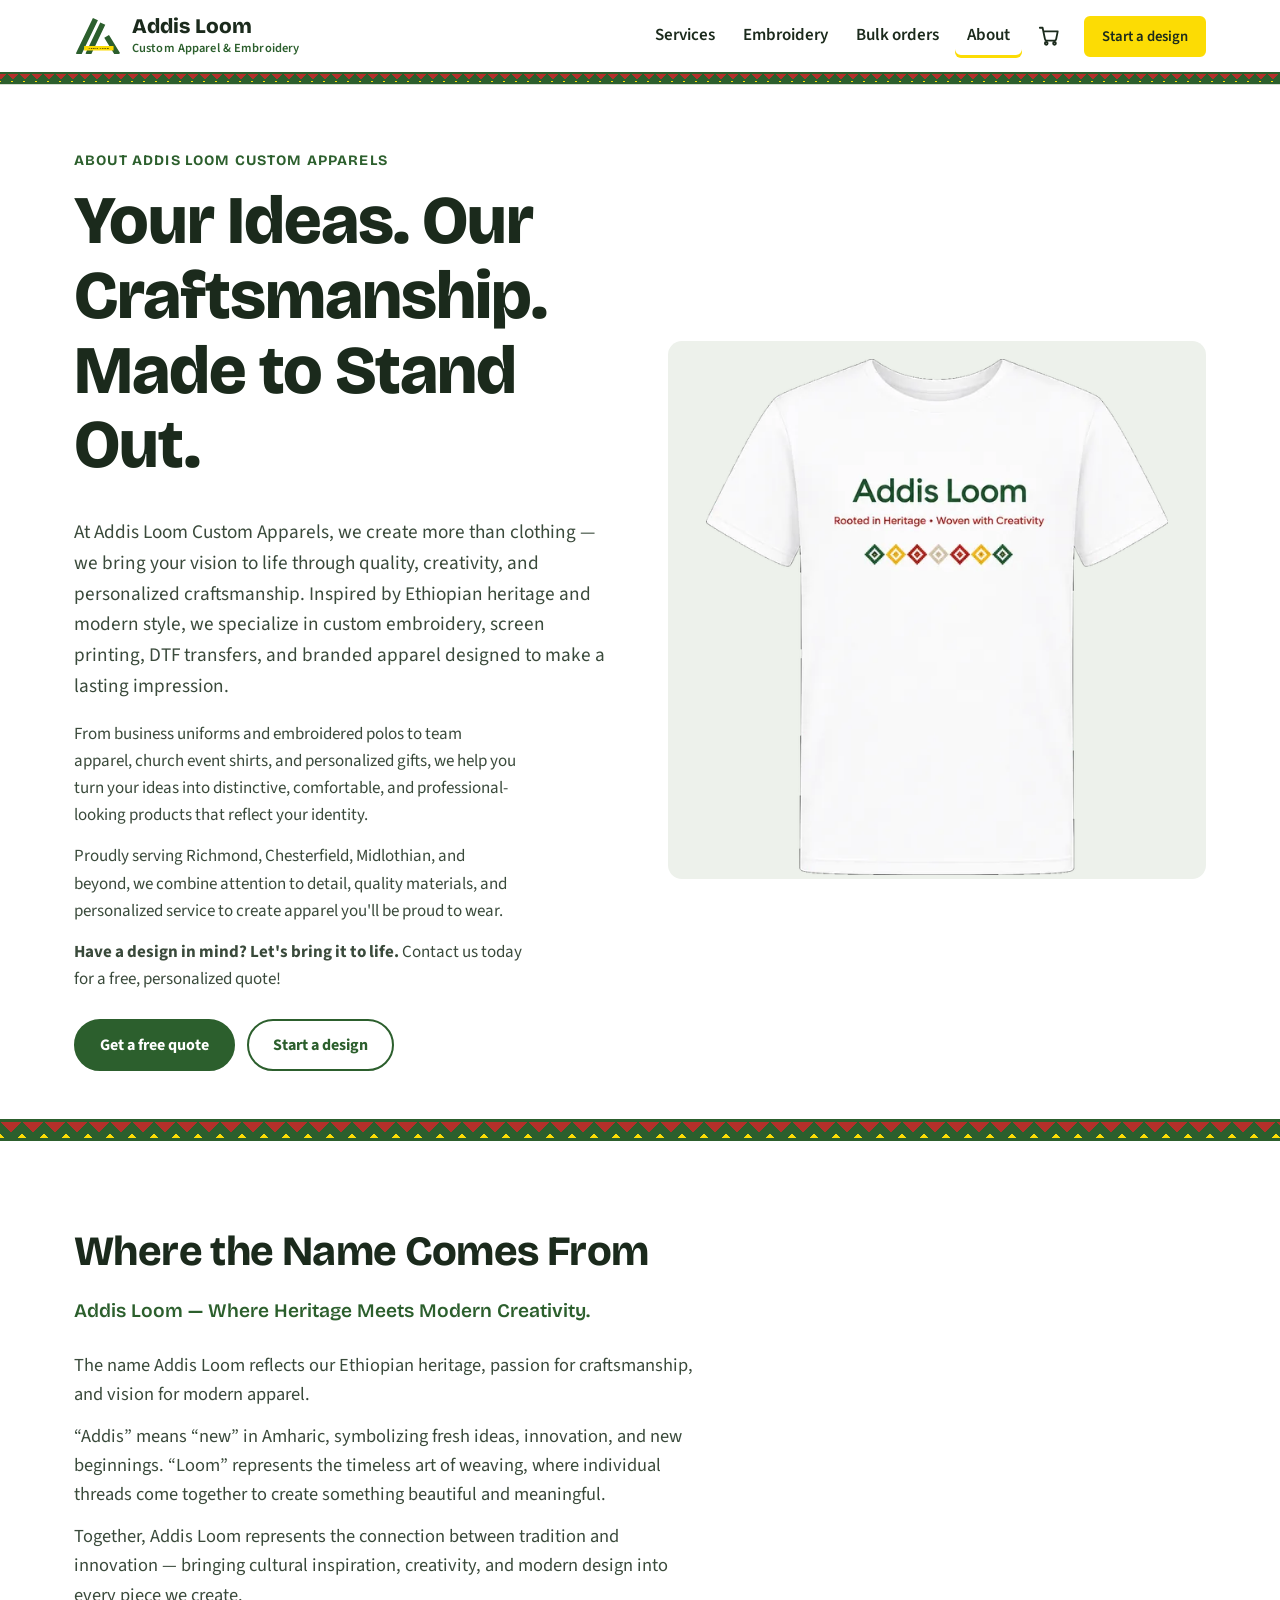
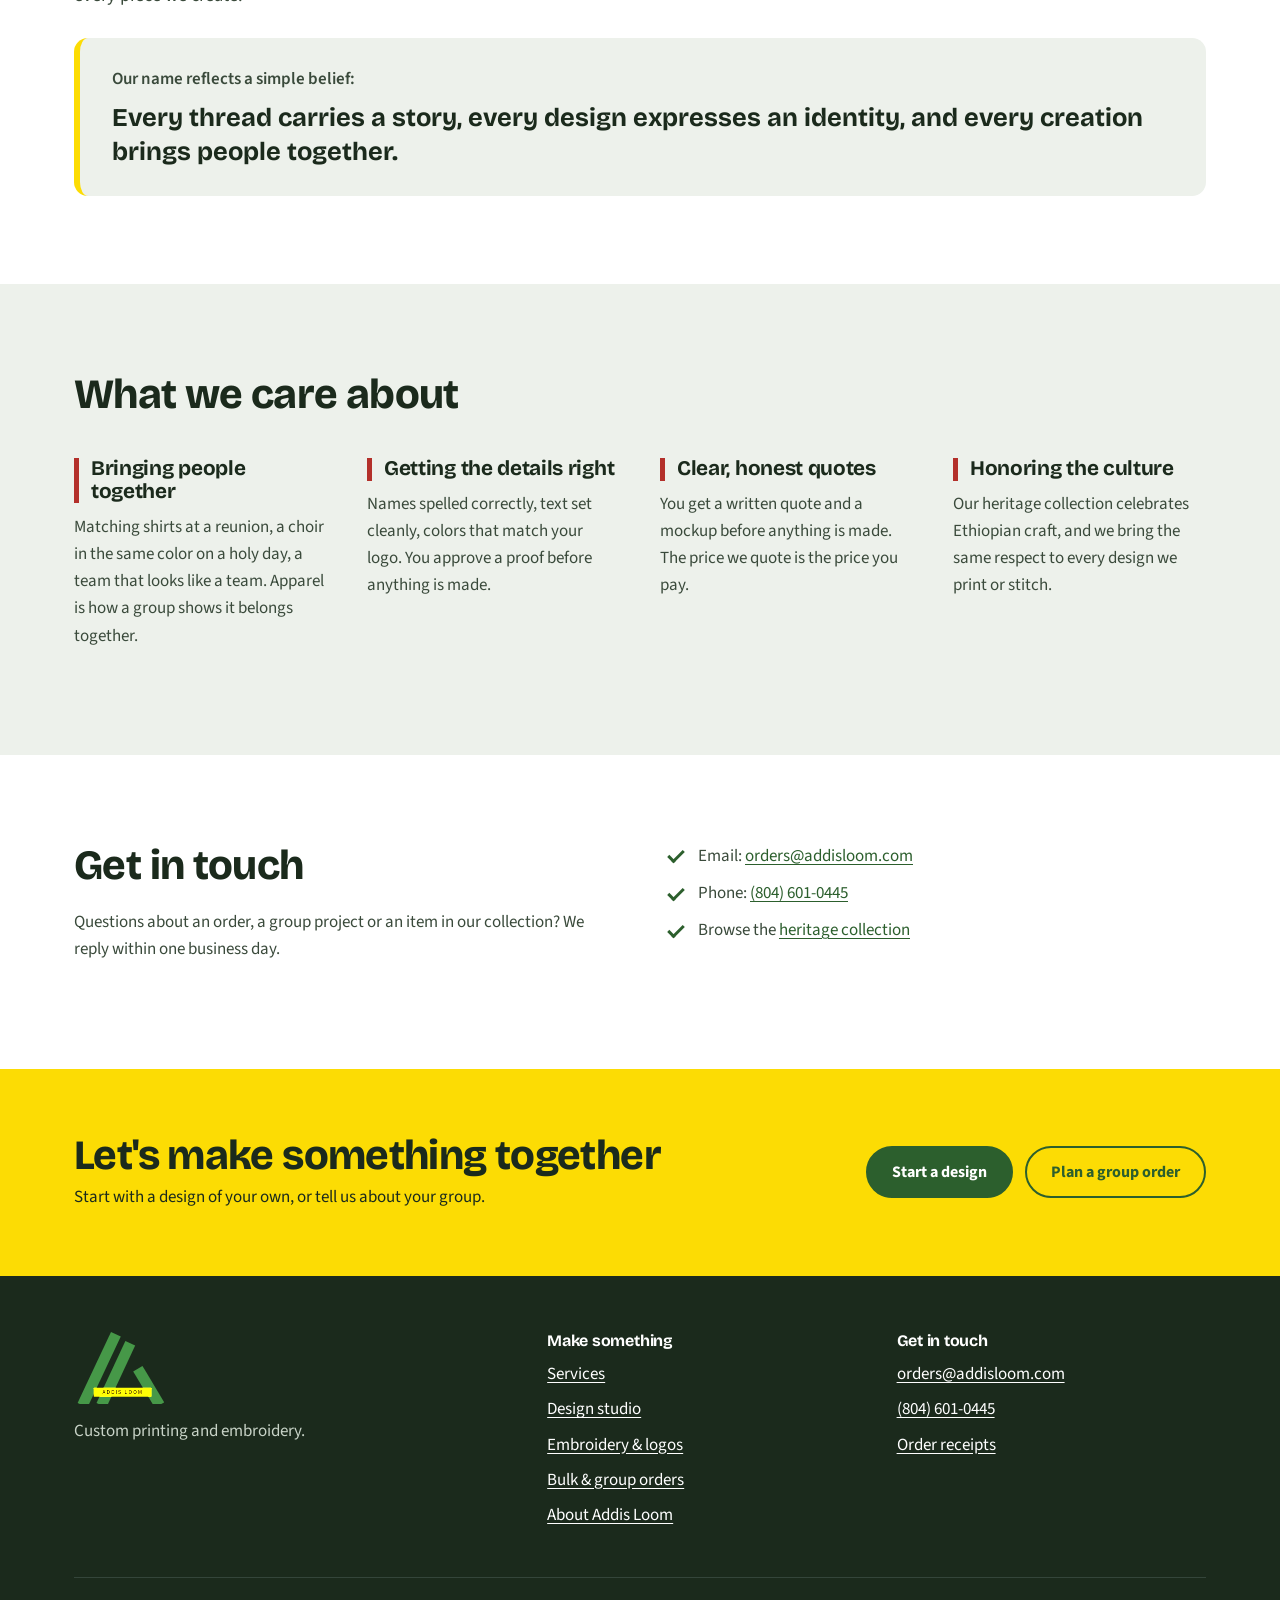
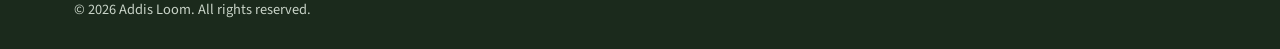
==== commit 2def98a1: "About: name meaning as plain paragraph Removed unnecessary elements and simplified the name meaning " ====
--- a/about.html
+++ b/about.html
@@ -16,11 +16,9 @@
     .about-actions { display: flex; flex-wrap: wrap; gap: 12px; margin-top: 26px; }
     .about-sub { font-family: var(--display); font-weight: 600; color: var(--forest); font-size: 1.2rem; margin: 10px 0 0; }
     .about-intro { font-size: 1.15rem; max-width: 70ch; margin: -16px 0 28px; }
-    .name-meaning .amh { font-size: 1.6rem; font-weight: 600; color: var(--forest); margin-left: 10px; }
     .about-belief { margin-top: 24px; padding: 28px 32px; border-left: 6px solid var(--gold); background: var(--mist); border-radius: var(--r-md); }
     .about-belief-lead { margin: 0; font-weight: 600; }
-    .work-media.about-photo { padding: 0; }
-    .about-photo img { width: 100%; height: 100%; object-fit: cover; border-radius: var(--r-md); }
+    .about-photo img { width: 92%; height: auto; max-height: 100%; object-fit: contain; border-radius: 0; }
     .about-belief-text { font-family: var(--display); font-weight: 700; font-size: clamp(1.25rem, 2.4vw, 1.6rem); color: var(--ink); margin: 8px 0 0; line-height: 1.3; }
   </style>
 </head>
@@ -39,7 +37,7 @@
           <p class="about-body"><strong>Have a design in mind? Let's bring it to life.</strong> Contact us today for a free, personalized quote!</p>
           <div class="about-actions"><a class="btn" href="contact.html">Get a free quote</a><a class="btn ghost" href="design.html">Start a design</a></div>
         </div>
-        <div class="work-media about-photo"><img src="assets/img/about-shirt-v2.webp" width="720" height="720" alt="White Addis Loom T-shirt printed with Rooted in Heritage • Woven with Creativity and a row of tibeb diamonds"></div>
+        <div class="work-media about-photo"><img src="assets/img/about-shirt.webp" width="560" height="625" alt="White Addis Loom T-shirt printed with Rooted in Heritage • Woven with Creativity and a row of tibeb diamonds"></div>
       </div>
     </section>
 
@@ -49,17 +47,8 @@
       <div class="wrap">
         <div class="section-head"><h2>Where the Name Comes From</h2><p class="about-sub">Addis Loom — Where Heritage Meets Modern Creativity.</p></div>
         <p class="about-intro">The name Addis Loom reflects our Ethiopian heritage, passion for craftsmanship, and vision for modern apparel.</p>
-        <div class="name-meaning">
-          <div>
-            <div class="word">Addis <span class="amh" lang="am">አዲስ</span></div>
-            <p>“Addis” (አዲስ) means “new” in Amharic, symbolizing fresh ideas, innovation, and new beginnings.</p>
-          </div>
-          <div>
-            <div class="word">Loom</div>
-            <p>“Loom” represents the timeless art of weaving, where individual threads come together to create something beautiful and meaningful.</p>
-          </div>
-        </div>
-        <p class="about-intro" style="margin-top:32px">Together, Addis Loom represents the connection between tradition and innovation — bringing cultural inspiration, creativity, and modern design into every piece we create.</p>
+        <p class="about-intro">“Addis” means “new” in Amharic, symbolizing fresh ideas, innovation, and new beginnings. “Loom” represents the timeless art of weaving, where individual threads come together to create something beautiful and meaningful.</p>
+        <p class="about-intro">Together, Addis Loom represents the connection between tradition and innovation — bringing cultural inspiration, creativity, and modern design into every piece we create.</p>
         <div class="about-belief">
           <p class="about-belief-lead">Our name reflects a simple belief:</p>
           <p class="about-belief-text">Every thread carries a story, every design expresses an identity, and every creation brings people together.</p>
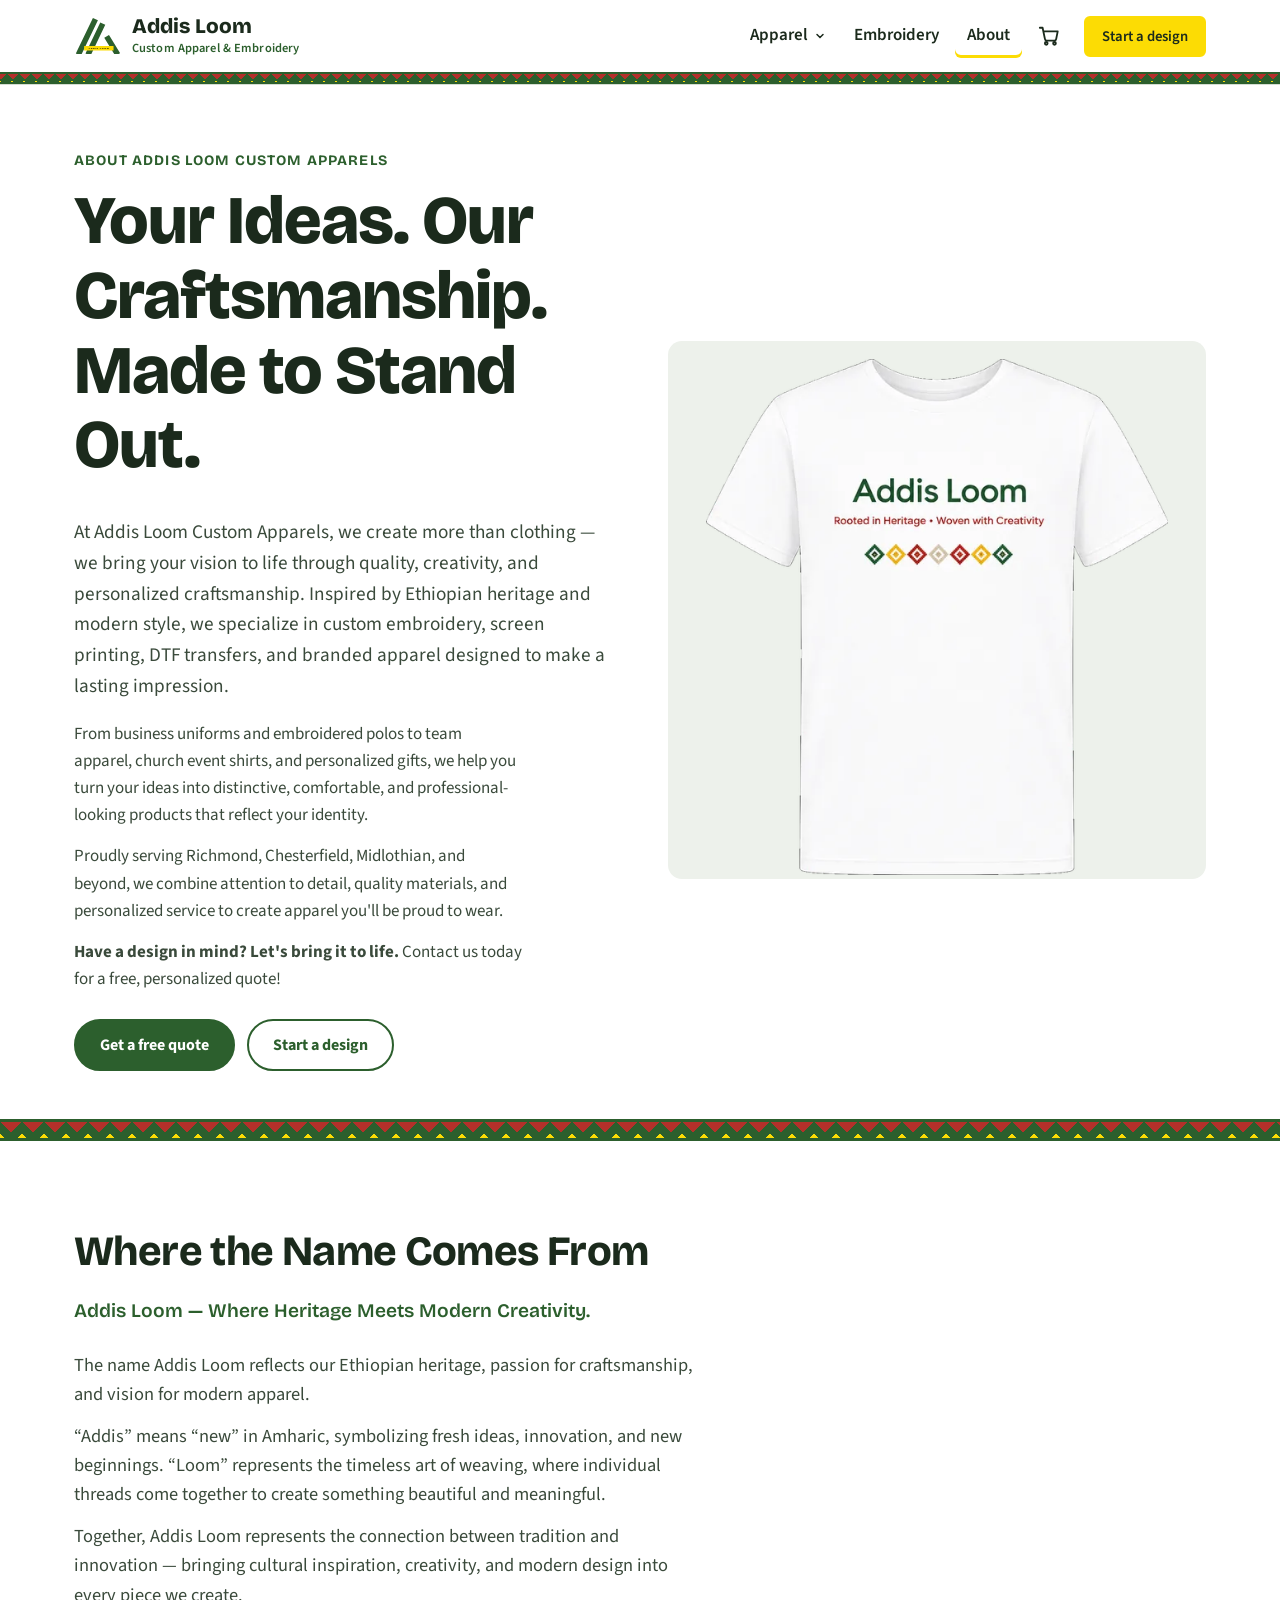
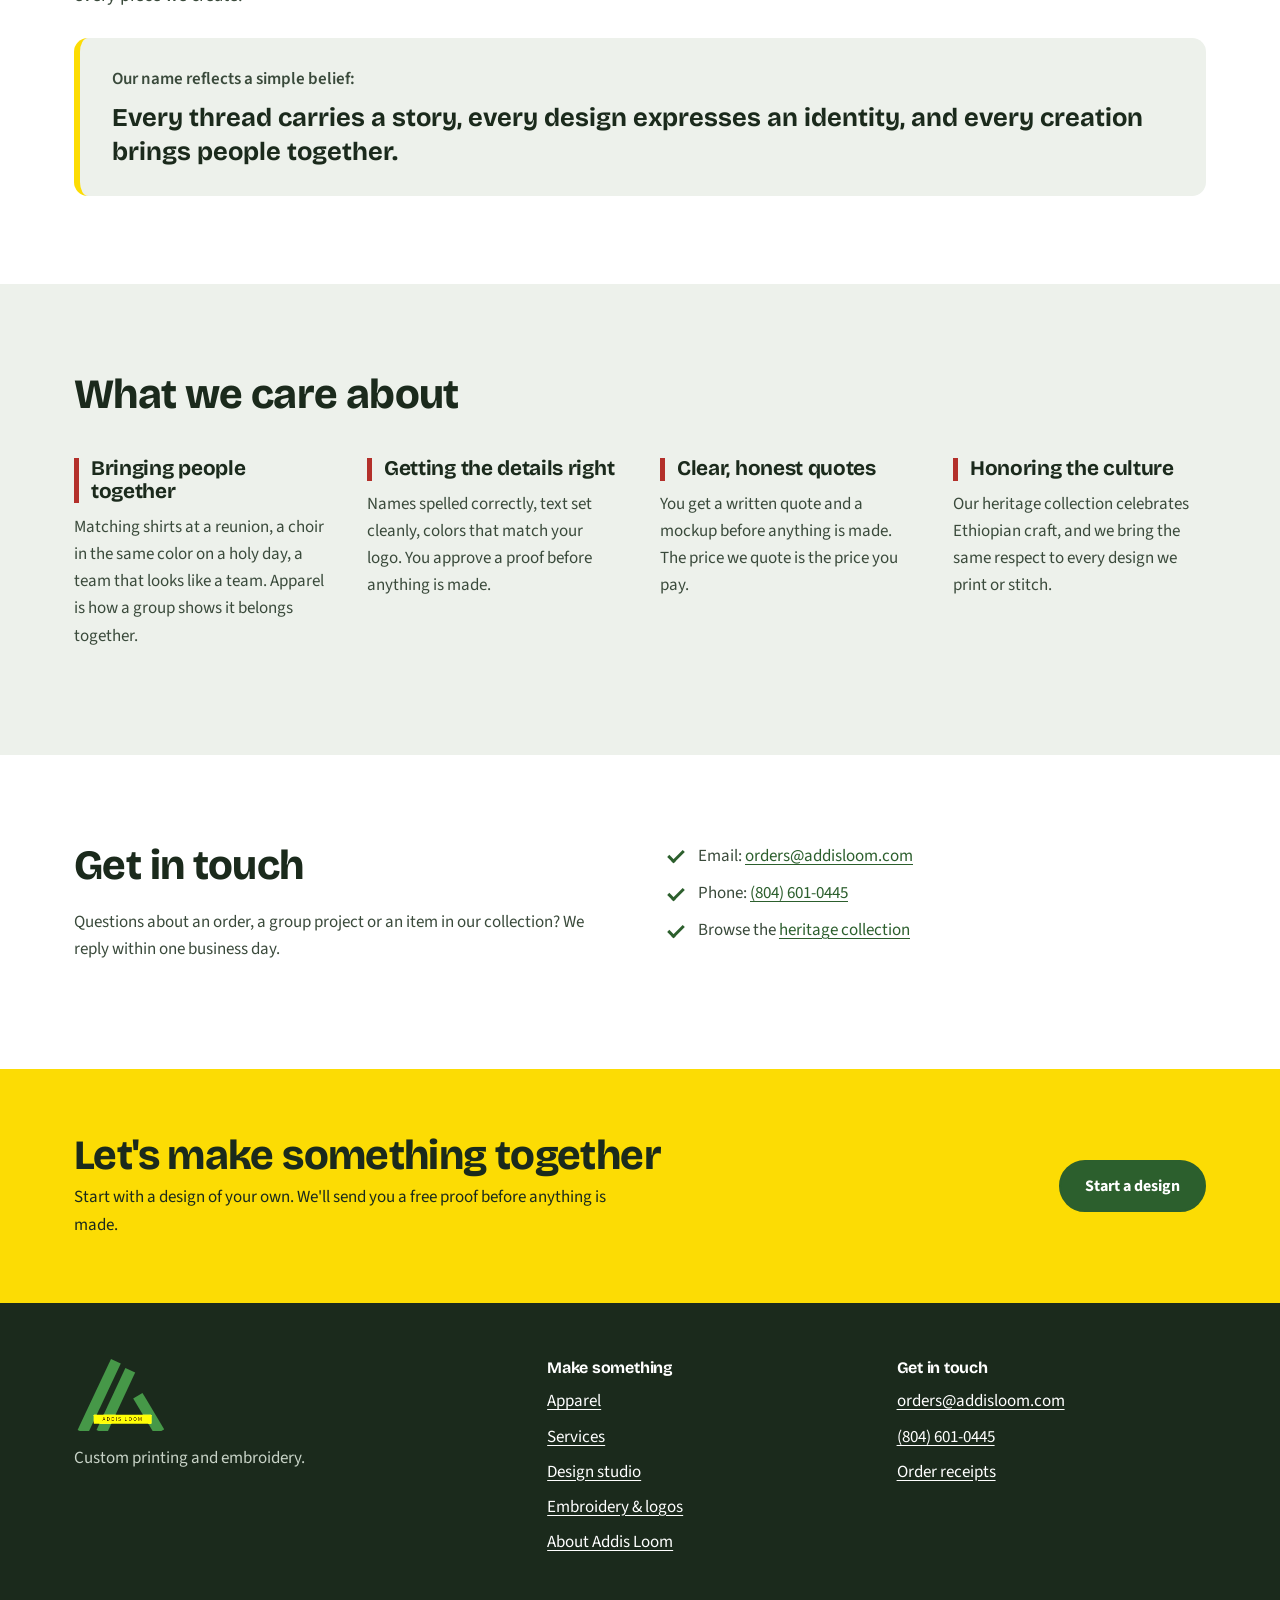
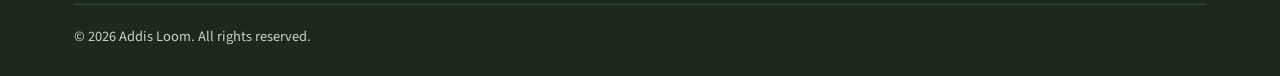
==== commit ddc980ef: "Remove Plan a group order buttons" ====
--- a/about.html
+++ b/about.html
@@ -89,11 +89,10 @@
       <div class="wrap">
         <div>
           <h2>Let's make something together</h2>
-          <p>Start with a design of your own, or tell us about your group.</p>
+          <p>Start with a design of your own. We'll send you a free proof before anything is made.</p>
         </div>
         <div class="actions">
           <a class="btn" href="design.html">Start a design</a>
-          <a class="btn ghost" href="contact.html">Plan a group order</a>
         </div>
       </div>
     </section>
--- a/assets/css/styles.css
+++ b/assets/css/styles.css
@@ -379,3 +379,68 @@
   .cart-item .price { grid-column: 2; text-align: left; }
 }
 @media (max-width: 1080px) { .nav-cart-text { position: static; width: auto; height: auto; clip: auto; margin-left: 6px; } }
+
+/* ---------- Apparel menu (header dropdown) ---------- */
+.nav-drop { position: static; }
+.nav-drop-link { display: inline-flex; align-items: center; gap: 6px; }
+.nav-drop-link .chev { transition: transform .15s; }
+.mega { position: absolute; left: 0; right: 0; top: 100%; background: var(--paper); border-top: 1px solid var(--line); border-bottom: 1px solid var(--line); box-shadow: 0 18px 40px rgba(27,42,28,.14); padding: 26px 0 0; visibility: hidden; opacity: 0; transform: translateY(-6px); transition: opacity .15s, transform .15s, visibility 0s .15s; z-index: 30; }
+@media (min-width: 1081px) {
+  .nav-drop:hover:not(.closed) .mega, .nav-drop:focus-within:not(.closed) .mega { visibility: visible; opacity: 1; transform: none; transition: opacity .15s, transform .15s; }
+  .nav-drop:hover:not(.closed) .chev, .nav-drop:focus-within:not(.closed) .chev { transform: rotate(180deg); }
+}
+.mega-grid { display: grid; grid-template-columns: repeat(4, 1fr); gap: 22px 28px; }
+.mega-col ul { list-style: none; margin: 6px 0 0; padding: 0; }
+.mega .mega-cat { display: block; padding: 0 0 4px; font: 800 1rem var(--display); color: var(--ink); border-bottom: 2px solid var(--gold); border-radius: 0; }
+.mega .mega-col li a { display: block; padding: 4px 0; font-weight: 400; color: var(--body); border-radius: 0; white-space: normal; }
+.mega a:hover { background: none; color: var(--forest); text-decoration: underline; }
+.mega .mega-col li:first-child a { font-weight: 700; color: var(--forest); }
+.mega-foot { display: flex; gap: 24px; justify-content: flex-end; padding-top: 18px; padding-bottom: 18px; margin-top: 18px; border-top: 1px solid var(--line); }
+.mega-foot a { font-weight: 700; color: var(--forest); padding: 0; }
+@media (max-width: 1080px) {
+  .mega, .nav-drop-link .chev { display: none; }
+  .nav-drop-link { display: block; }
+}
+
+/* ---------- Apparel page ---------- */
+.apparel-head { display: flex; align-items: baseline; gap: 18px; flex-wrap: wrap; }
+.crumbs { font-size: .92rem; color: #637263; margin-bottom: 10px; }
+.crumbs a { color: var(--forest); }
+.apparel-layout { display: grid; grid-template-columns: 250px 1fr; gap: 40px; align-items: start; }
+.apparel-side { position: sticky; top: 96px; max-height: calc(100vh - 110px); overflow-y: auto; padding-right: 6px; }
+.apparel-side details { border-bottom: 1px solid var(--line); }
+.apparel-side summary { list-style: none; cursor: pointer; display: flex; justify-content: space-between; align-items: center; padding: 12px 2px; font: 700 1rem var(--text); color: var(--ink); }
+.apparel-side summary::-webkit-details-marker { display: none; }
+.apparel-side summary::after { content: ""; width: 9px; height: 9px; border-right: 2px solid var(--ink); border-bottom: 2px solid var(--ink); transform: rotate(45deg) translateY(-3px); transition: transform .15s; }
+.apparel-side details[open] summary::after { transform: rotate(-135deg) translateY(-2px); }
+.apparel-side ul { list-style: none; margin: 0 0 12px; padding: 0 0 0 4px; }
+.apparel-side li a { display: block; padding: 5px 8px; text-decoration: none; color: var(--body); border-radius: var(--r-sm); }
+.apparel-side li a:hover { background: var(--mist); color: var(--ink); }
+.apparel-side li a[aria-current="true"] { background: var(--mist); color: var(--ink); font-weight: 700; box-shadow: inset 3px 0 0 var(--tibeb-red); }
+.apparel-grid { display: grid; grid-template-columns: repeat(3, 1fr); gap: 22px; }
+.apparel-card { display: flex; flex-direction: column; text-decoration: none; color: inherit; border: 1px solid var(--line); border-radius: var(--r-md); padding: 12px 12px 16px; background: #fff; transition: box-shadow .15s, transform .15s; }
+.apparel-card:hover { box-shadow: 0 10px 26px rgba(27,42,28,.12); transform: translateY(-2px); }
+.apparel-card .work-media { aspect-ratio: 1 / 1; padding: 10px; }
+.apparel-card .work-media canvas { width: 82%; }
+.apparel-card strong { font: 800 1.08rem var(--display); color: var(--ink); margin-top: 12px; text-align: center; }
+.apparel-card .sub { color: #637263; font-size: .9rem; text-align: center; }
+.style-card { display: flex; flex-direction: column; border: 1px solid var(--line); border-radius: var(--r-md); padding: 12px 12px 18px; background: #fff; scroll-margin-top: 110px; }
+.style-card.hit { border-color: var(--forest); box-shadow: 0 0 0 2px var(--forest); }
+.style-card h3 { margin: 12px 0 4px; font-size: 1.1rem; }
+.style-card p { font-size: .95rem; margin: 0 0 10px; }
+.style-card .tag { display: inline-block; font: 700 .76rem var(--text); text-transform: uppercase; letter-spacing: .04em; color: var(--forest); background: var(--mist); border-radius: 999px; padding: 3px 10px; margin-bottom: 6px; align-self: flex-start; }
+.style-card .price { font-weight: 700; color: var(--ink); margin-bottom: 10px; }
+.style-card .actions { margin-top: auto; display: flex; gap: 8px; flex-wrap: wrap; }
+.sub-chips { display: flex; flex-wrap: wrap; gap: 8px; margin: 4px 0 24px; }
+.sub-chips a { text-decoration: none; }
+.sub-chips a[aria-current="true"] { background: var(--ink); border-color: var(--ink); color: #fff; }
+.apparel-help { margin-top: 40px; background: var(--mist); border-radius: var(--r-md); padding: 22px 24px; display: flex; gap: 18px; align-items: center; justify-content: space-between; flex-wrap: wrap; }
+.apparel-help p { margin: 0; }
+@media (max-width: 1080px) { .apparel-grid { grid-template-columns: repeat(2, 1fr); } }
+@media (max-width: 820px) {
+  .apparel-layout { grid-template-columns: 1fr; gap: 24px; }
+  .apparel-side { position: static; max-height: none; }
+}
+@media (max-width: 520px) { .apparel-grid { grid-template-columns: 1fr 1fr; gap: 12px; } .apparel-card strong { font-size: .95rem; } .style-card .actions .btn { width: 100%; } }
+@media (max-width: 520px) { .apparel-grid.styles { grid-template-columns: 1fr; } }
+.sr-only { position: absolute; width: 1px; height: 1px; overflow: hidden; clip: rect(0 0 0 0); white-space: nowrap; }
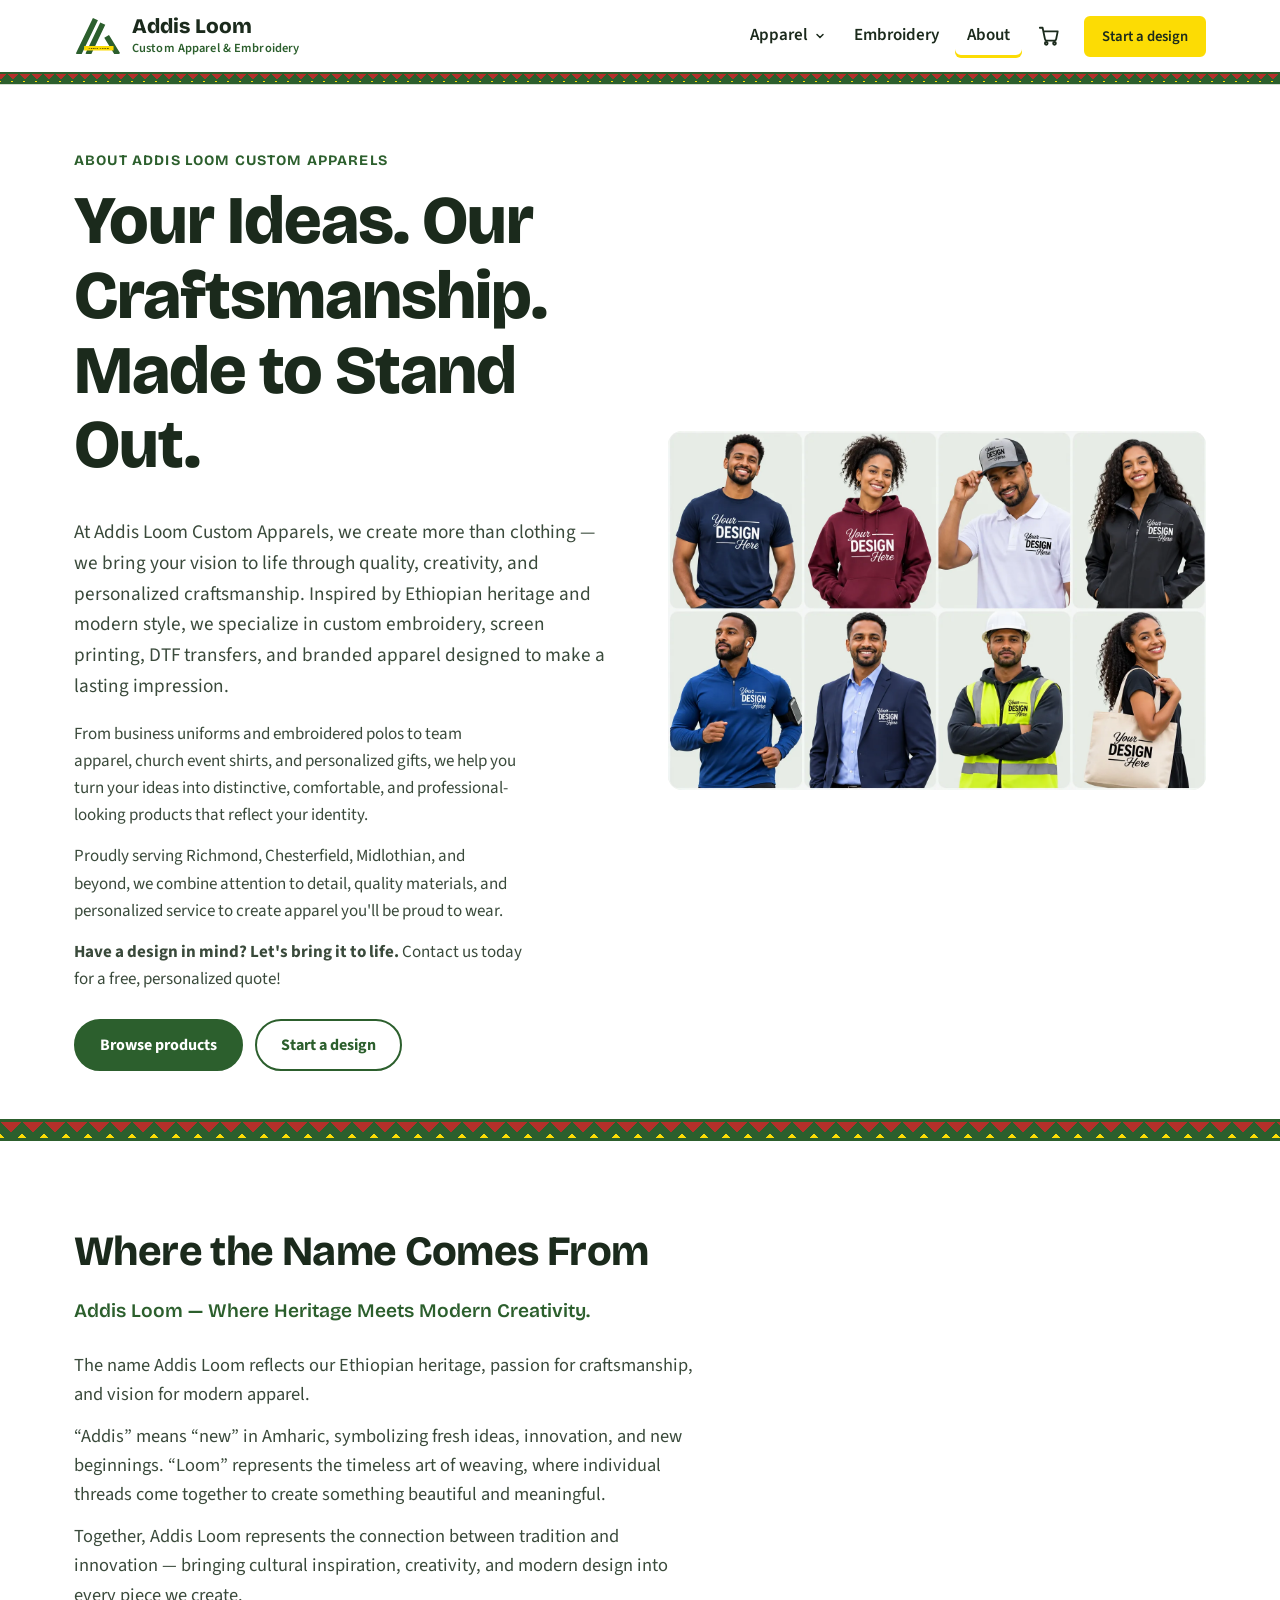
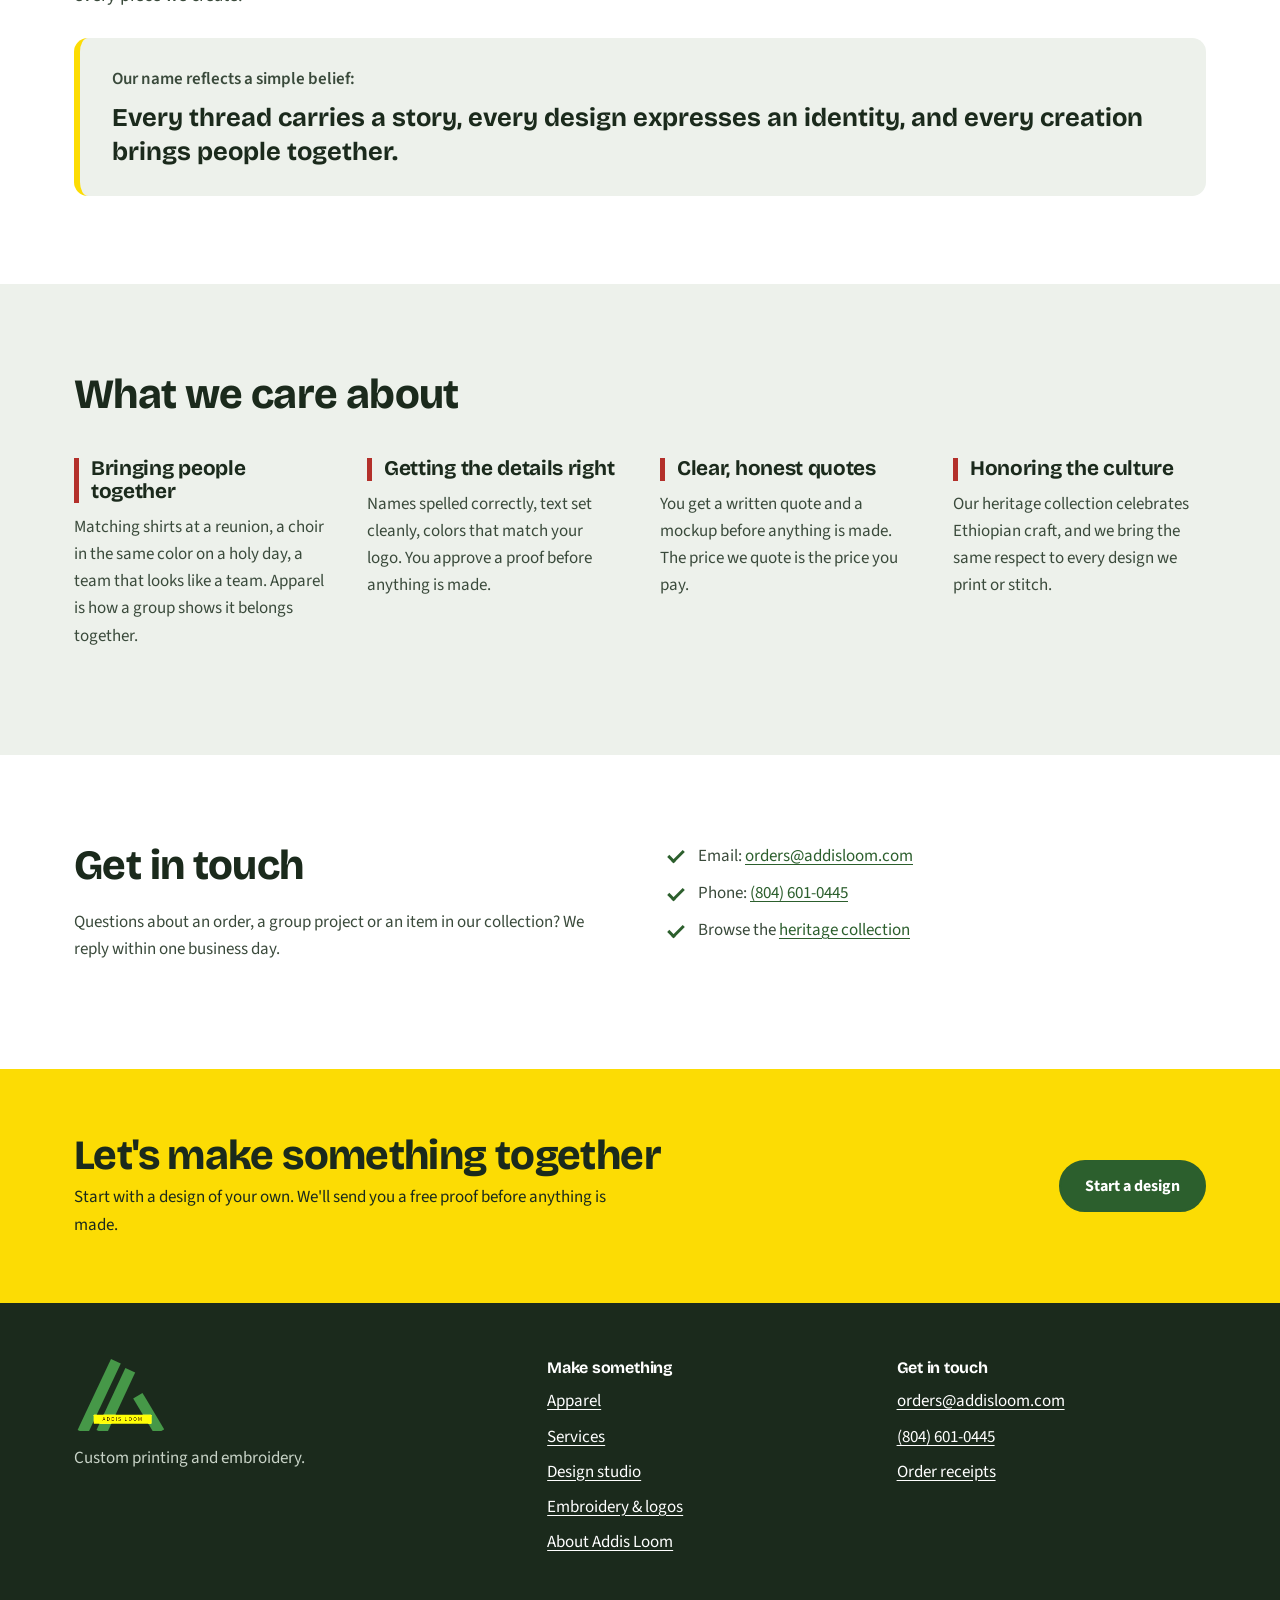
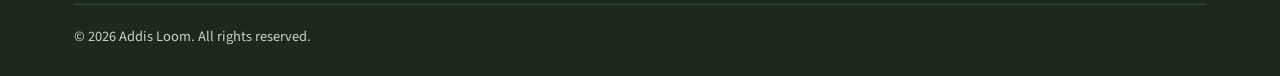
==== commit 98fb0ad3: "About: new apparel photo and Browse products button" ====
--- a/about.html
+++ b/about.html
@@ -18,7 +18,8 @@
     .about-intro { font-size: 1.15rem; max-width: 70ch; margin: -16px 0 28px; }
     .about-belief { margin-top: 24px; padding: 28px 32px; border-left: 6px solid var(--gold); background: var(--mist); border-radius: var(--r-md); }
     .about-belief-lead { margin: 0; font-weight: 600; }
-    .about-photo img { width: 92%; height: auto; max-height: 100%; object-fit: contain; border-radius: 0; }
+    .about-photo { aspect-ratio: auto; padding: 0; align-self: center; }
+    .about-photo img { width: 100%; height: auto; border-radius: var(--r-md); }
     .about-belief-text { font-family: var(--display); font-weight: 700; font-size: clamp(1.25rem, 2.4vw, 1.6rem); color: var(--ink); margin: 8px 0 0; line-height: 1.3; }
   </style>
 </head>
@@ -35,9 +36,9 @@
           <p class="about-body">From business uniforms and embroidered polos to team apparel, church event shirts, and personalized gifts, we help you turn your ideas into distinctive, comfortable, and professional-looking products that reflect your identity.</p>
           <p class="about-body">Proudly serving Richmond, Chesterfield, Midlothian, and beyond, we combine attention to detail, quality materials, and personalized service to create apparel you'll be proud to wear.</p>
           <p class="about-body"><strong>Have a design in mind? Let's bring it to life.</strong> Contact us today for a free, personalized quote!</p>
-          <div class="about-actions"><a class="btn" href="contact.html">Get a free quote</a><a class="btn ghost" href="design.html">Start a design</a></div>
+          <div class="about-actions"><a class="btn" href="apparel.html">Browse products</a><a class="btn ghost" href="design.html">Start a design</a></div>
         </div>
-        <div class="work-media about-photo"><img src="assets/img/about-shirt.webp" width="560" height="625" alt="White Addis Loom T-shirt printed with Rooted in Heritage • Woven with Creativity and a row of tibeb diamonds"></div>
+        <div class="work-media about-photo"><img src="assets/img/about-apparel.webp" width="1536" height="1024" alt="People wearing custom apparel with a Your Design Here mockup: a T-shirt, hoodie, cap and polo, soft shell jacket, quarter-zip, blazer, safety vest and tote bag"></div>
       </div>
     </section>
 
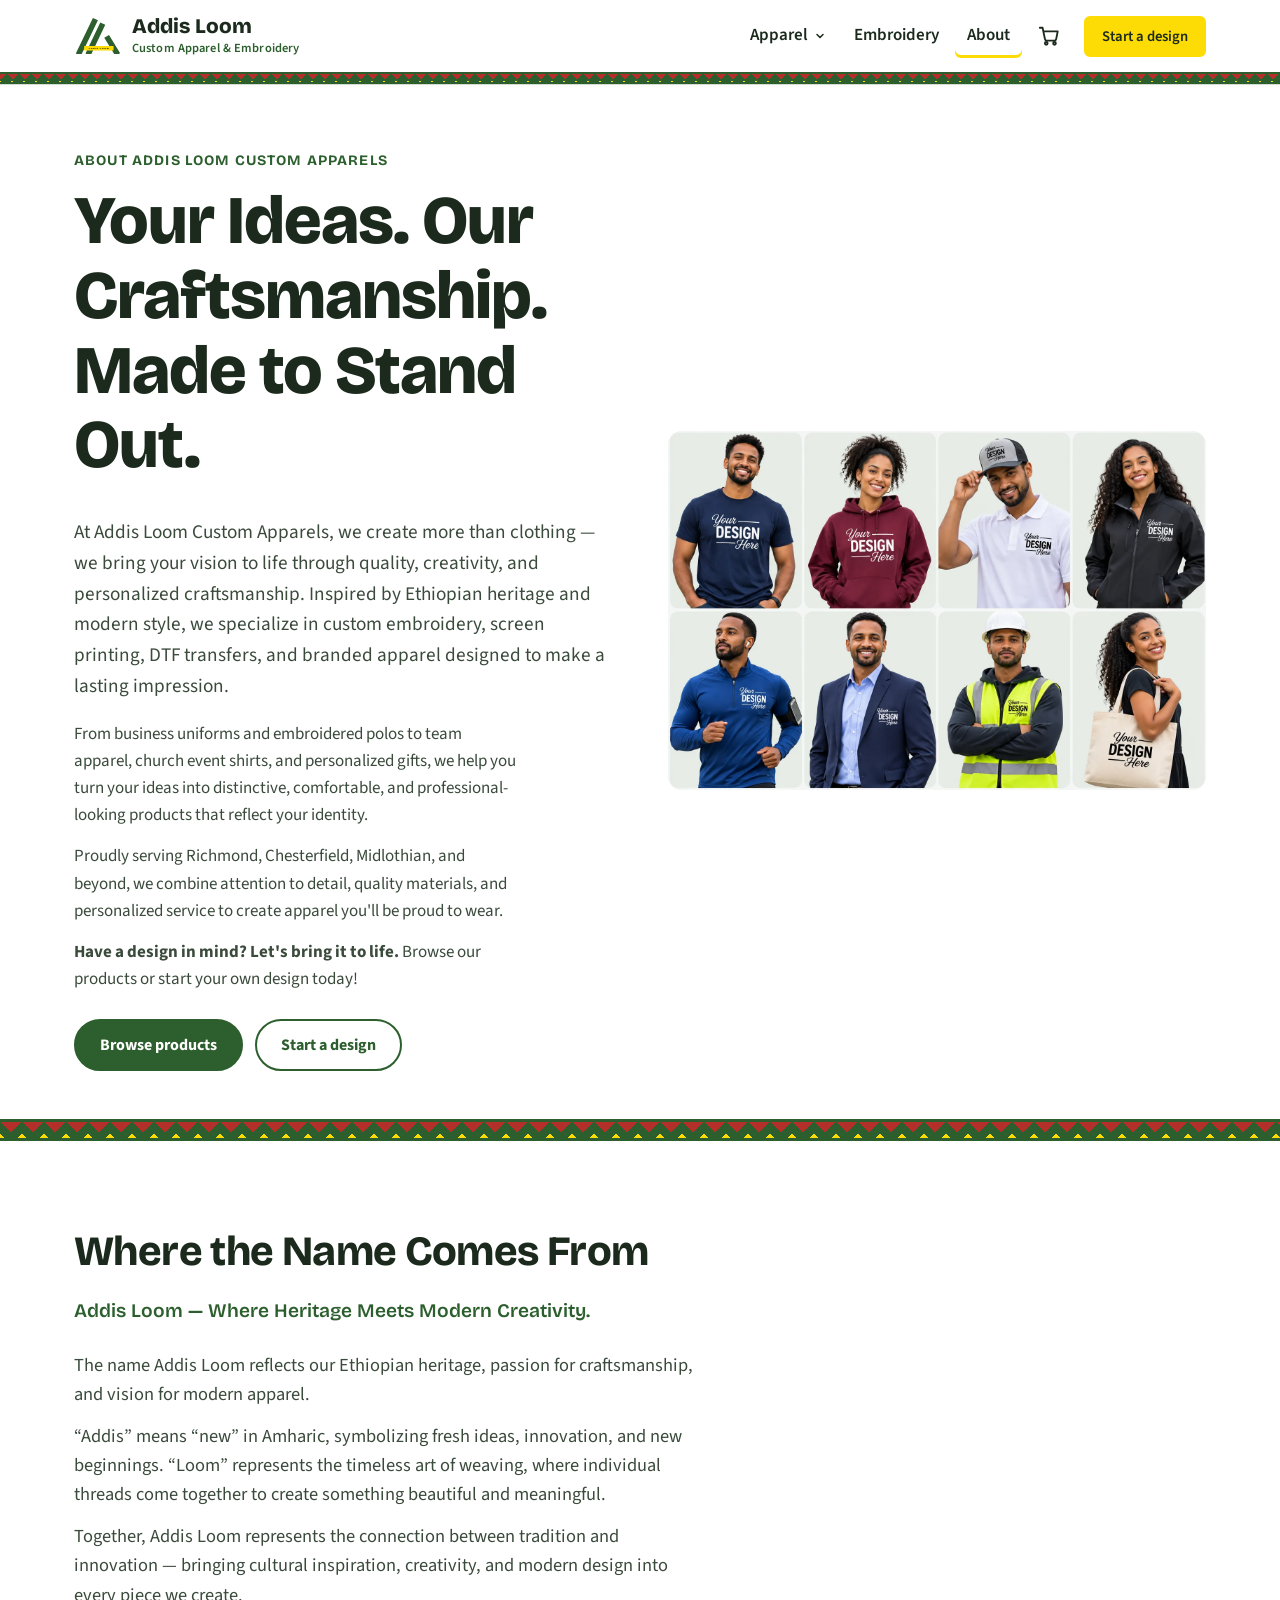
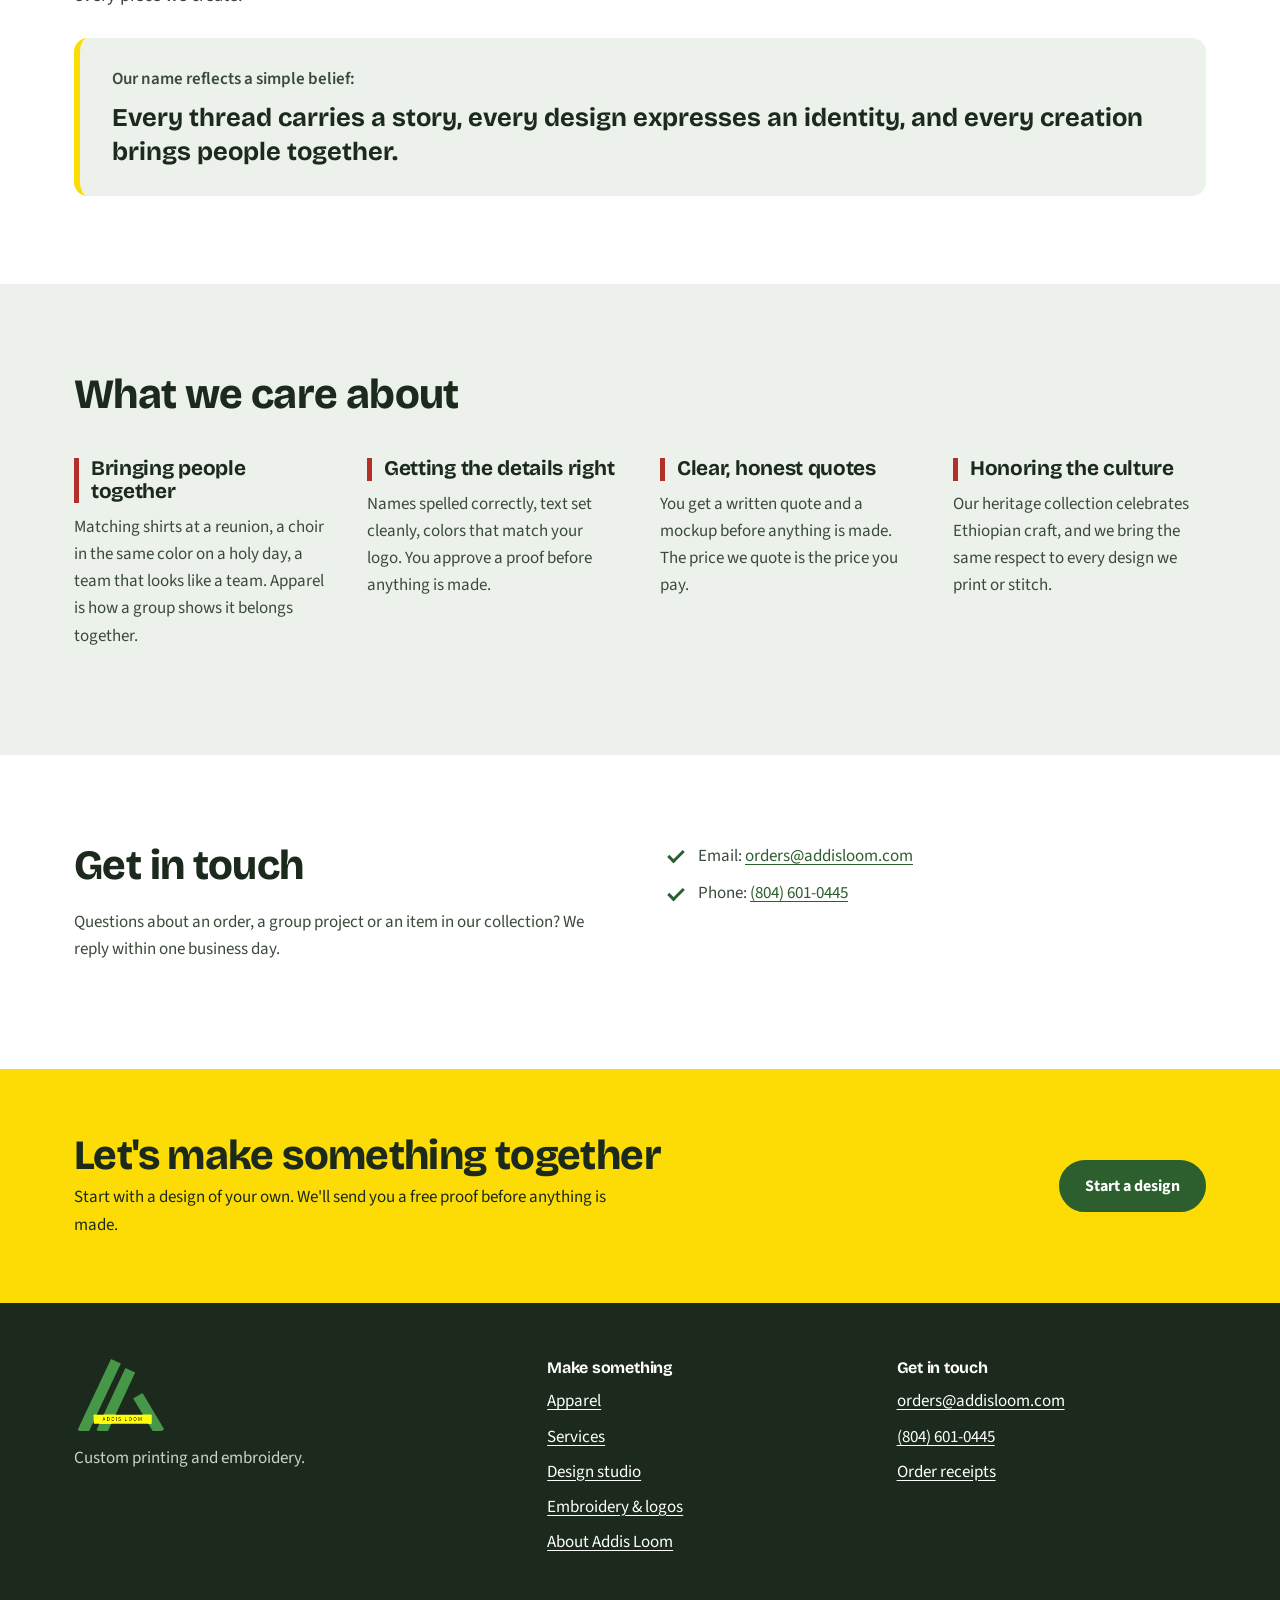
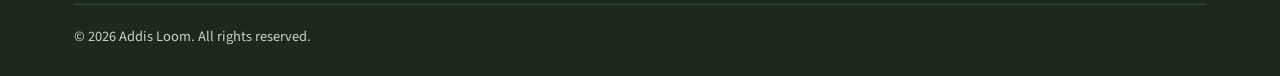
==== commit 2d786280: "About: update CTA text, remove heritage collection link" ====
--- a/about.html
+++ b/about.html
@@ -35,7 +35,7 @@
           <p class="lede">At Addis Loom Custom Apparels, we create more than clothing — we bring your vision to life through quality, creativity, and personalized craftsmanship. Inspired by Ethiopian heritage and modern style, we specialize in custom embroidery, screen printing, DTF transfers, and branded apparel designed to make a lasting impression.</p>
           <p class="about-body">From business uniforms and embroidered polos to team apparel, church event shirts, and personalized gifts, we help you turn your ideas into distinctive, comfortable, and professional-looking products that reflect your identity.</p>
           <p class="about-body">Proudly serving Richmond, Chesterfield, Midlothian, and beyond, we combine attention to detail, quality materials, and personalized service to create apparel you'll be proud to wear.</p>
-          <p class="about-body"><strong>Have a design in mind? Let's bring it to life.</strong> Contact us today for a free, personalized quote!</p>
+          <p class="about-body"><strong>Have a design in mind? Let's bring it to life.</strong> Browse our products or start your own design today!</p>
           <div class="about-actions"><a class="btn" href="apparel.html">Browse products</a><a class="btn ghost" href="design.html">Start a design</a></div>
         </div>
         <div class="work-media about-photo"><img src="assets/img/about-apparel.webp" width="1536" height="1024" alt="People wearing custom apparel with a Your Design Here mockup: a T-shirt, hoodie, cap and polo, soft shell jacket, quarter-zip, blazer, safety vest and tote bag"></div>
@@ -111,7 +111,6 @@
       if (b.phone) items.push(`Phone: <a href="tel:${esc(b.phone.replace(/[^\d+]/g, ""))}">${esc(b.phone)}</a>`);
       if (b.serviceArea) items.push(esc(b.serviceArea));
       if (b.instagram) items.push(`Instagram: <a href="${esc(b.instagram)}" target="_blank" rel="noopener">follow our work</a>`);
-      items.push(`Browse the <a href="shop.html">heritage collection</a>`);
       document.getElementById("contactList").innerHTML = items.map((i) => `<li>${i}</li>`).join("");
       paintIdeas();
     })();
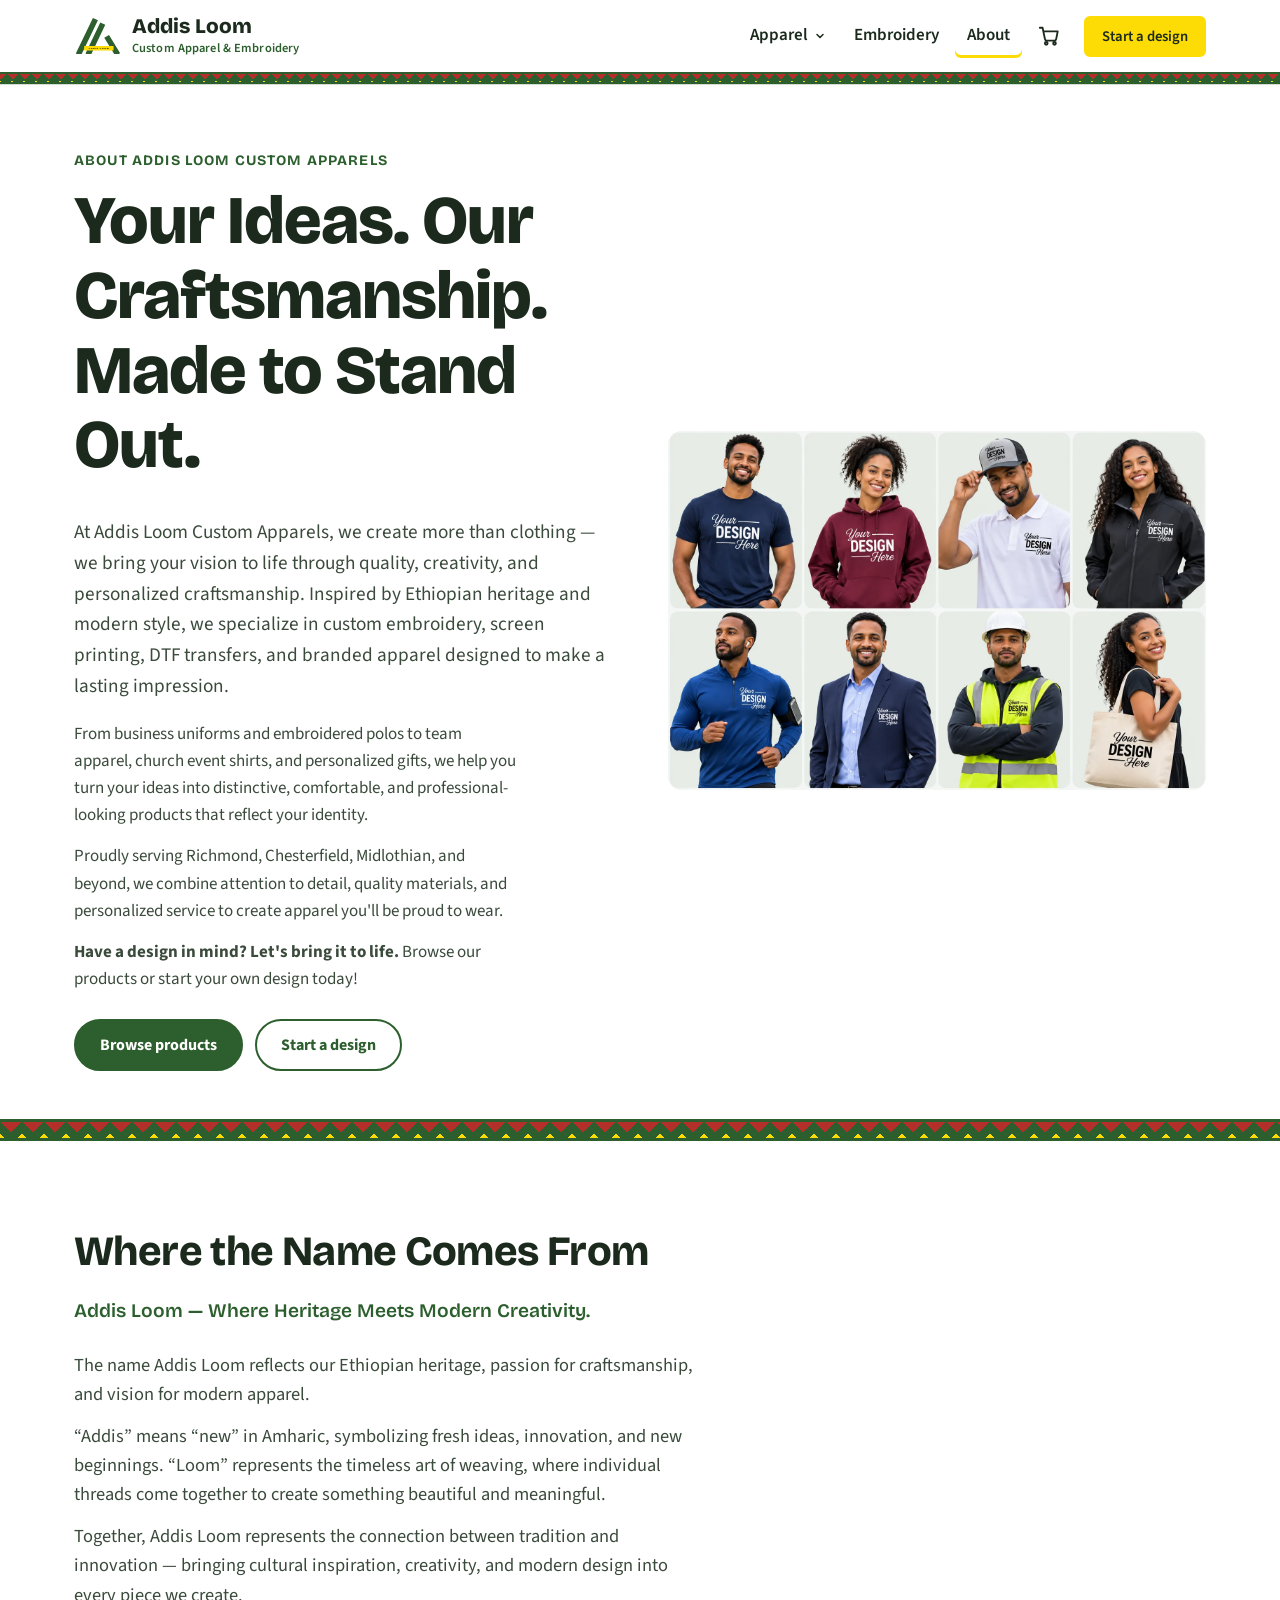
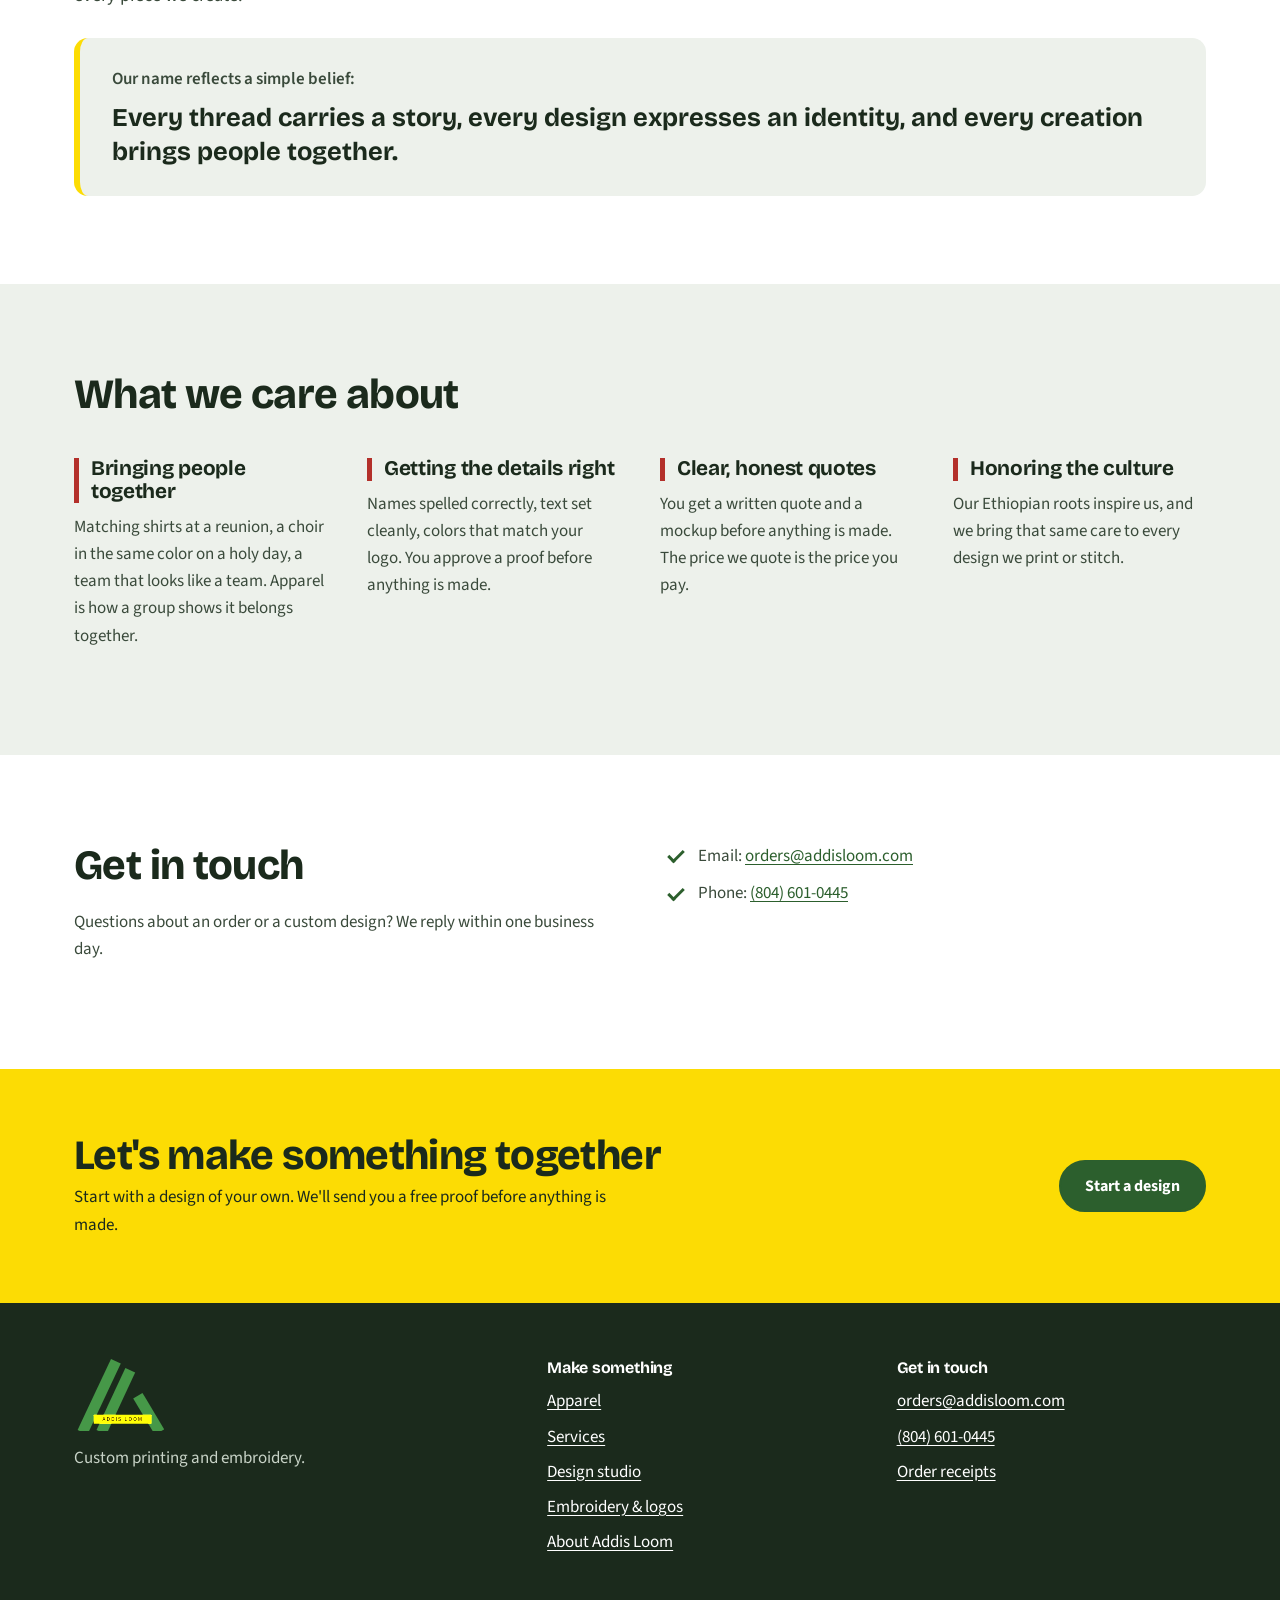
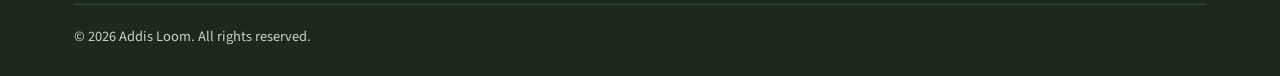
==== commit 5d7edb1f: "About: remove heritage collection wording" ====
--- a/about.html
+++ b/about.html
@@ -64,7 +64,7 @@
           <div><h3>Bringing people together</h3><p>Matching shirts at a reunion, a choir in the same color on a holy day, a team that looks like a team. Apparel is how a group shows it belongs together.</p></div>
           <div><h3>Getting the details right</h3><p>Names spelled correctly, text set cleanly, colors that match your logo. You approve a proof before anything is made.</p></div>
           <div><h3>Clear, honest quotes</h3><p>You get a written quote and a mockup before anything is made. The price we quote is the price you pay.</p></div>
-          <div><h3>Honoring the culture</h3><p>Our heritage collection celebrates Ethiopian craft, and we bring the same respect to every design we print or stitch.</p></div>
+          <div><h3>Honoring the culture</h3><p>Our Ethiopian roots inspire us, and we bring that same care to every design we print or stitch.</p></div>
         </div>
       </div>
     </section>
@@ -80,7 +80,7 @@
       <div class="wrap split" style="align-items:start">
         <div>
           <h2>Get in touch</h2>
-          <p>Questions about an order, a group project or an item in our collection? We reply within one business day.</p>
+          <p>Questions about an order or a custom design? We reply within one business day.</p>
         </div>
         <ul class="check-list" id="contactList"></ul>
       </div>
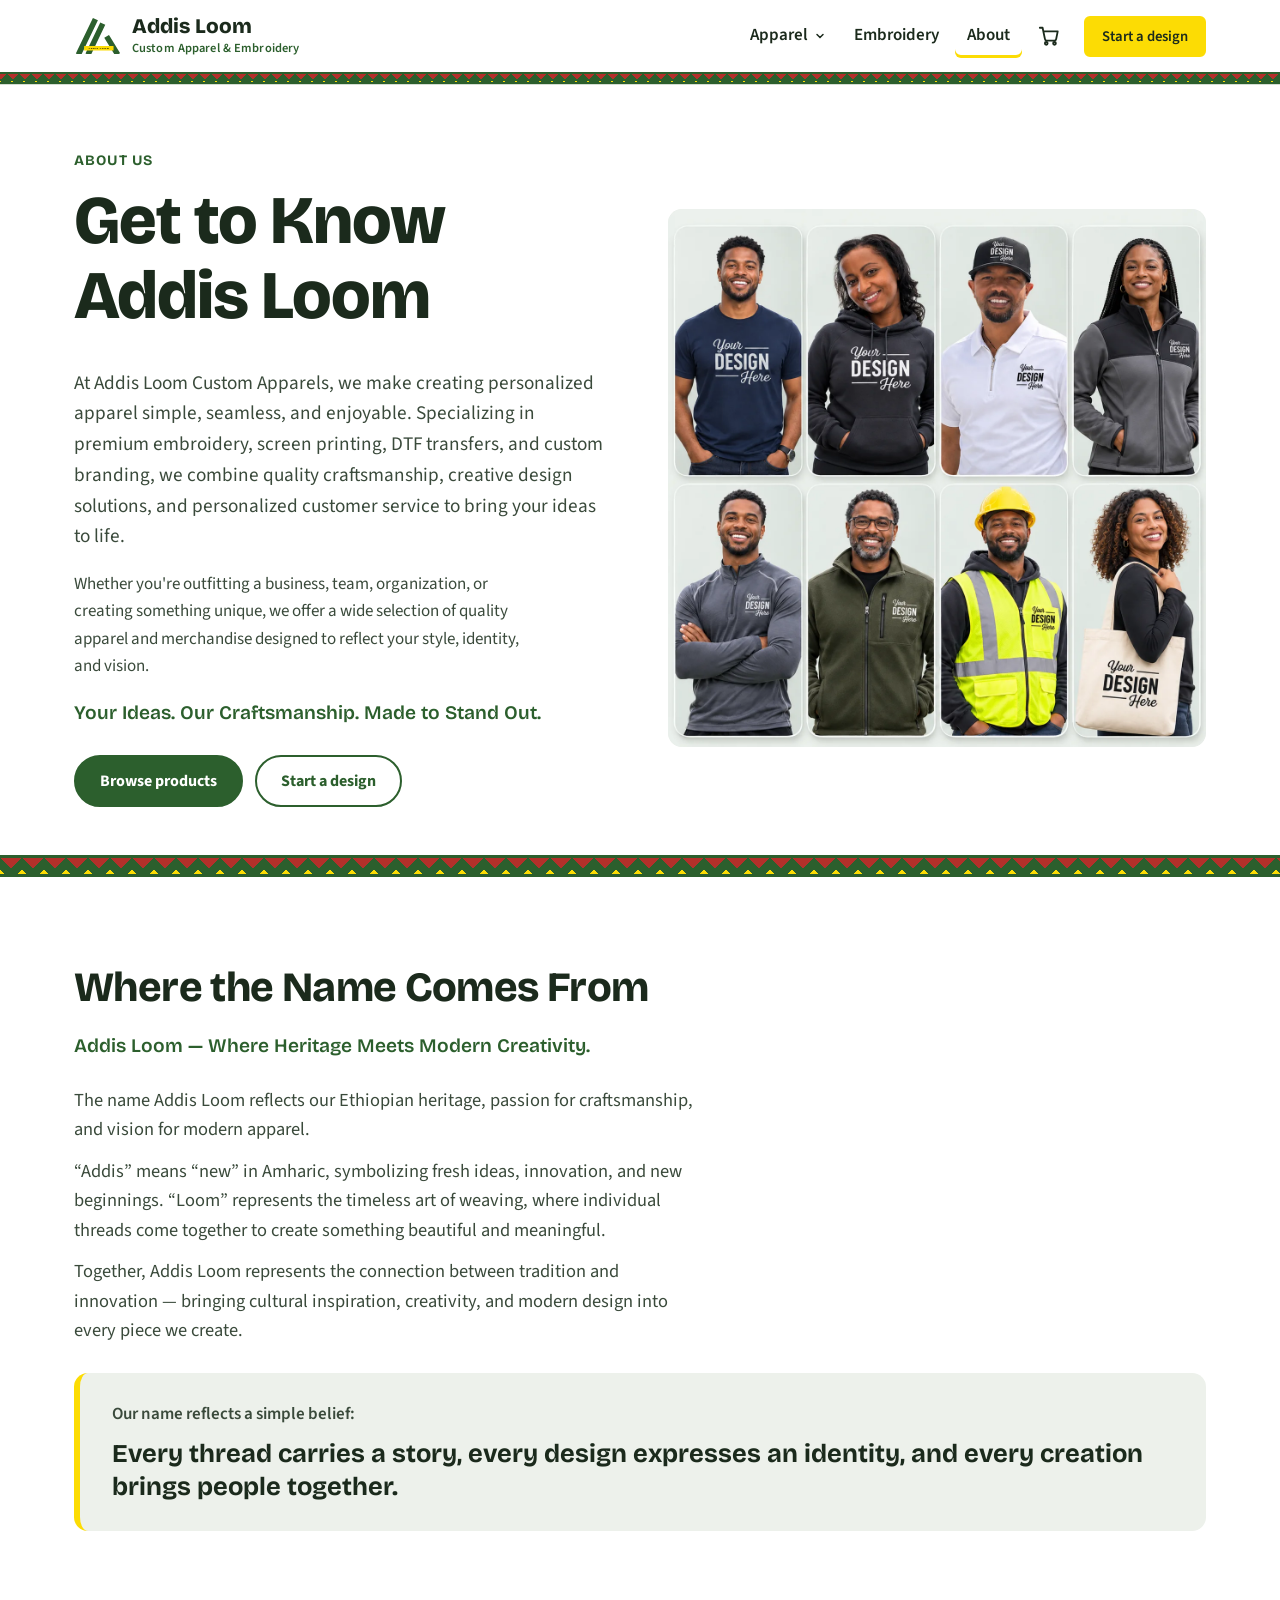
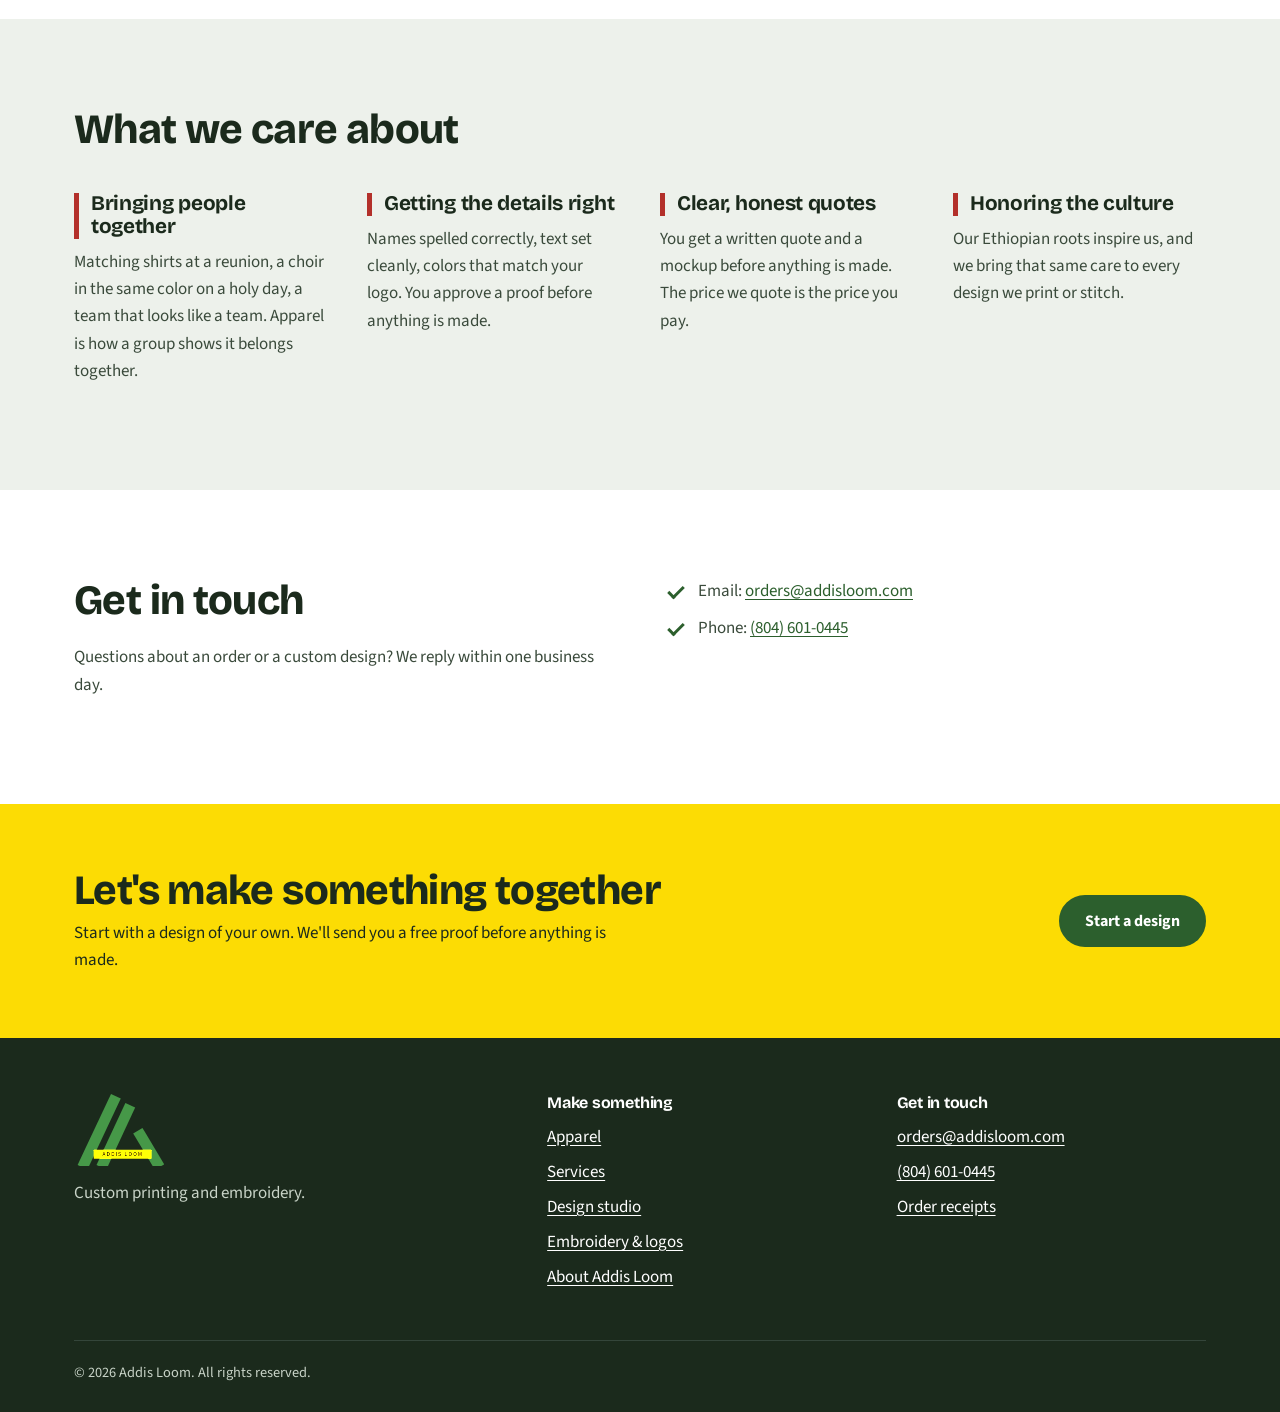
==== commit 8ad8107d: "About: About Us title, new intro text and photo" ====
--- a/about.html
+++ b/about.html
@@ -30,15 +30,14 @@
     <section class="page-hero">
       <div class="wrap split">
         <div>
-          <p class="about-kicker">About Addis Loom Custom Apparels</p>
-          <h1>Your Ideas. Our Craftsmanship. Made to Stand Out.</h1>
-          <p class="lede">At Addis Loom Custom Apparels, we create more than clothing — we bring your vision to life through quality, creativity, and personalized craftsmanship. Inspired by Ethiopian heritage and modern style, we specialize in custom embroidery, screen printing, DTF transfers, and branded apparel designed to make a lasting impression.</p>
-          <p class="about-body">From business uniforms and embroidered polos to team apparel, church event shirts, and personalized gifts, we help you turn your ideas into distinctive, comfortable, and professional-looking products that reflect your identity.</p>
-          <p class="about-body">Proudly serving Richmond, Chesterfield, Midlothian, and beyond, we combine attention to detail, quality materials, and personalized service to create apparel you'll be proud to wear.</p>
-          <p class="about-body"><strong>Have a design in mind? Let's bring it to life.</strong> Browse our products or start your own design today!</p>
+          <p class="about-kicker">About Us</p>
+          <h1>Get to Know Addis Loom</h1>
+          <p class="lede">At Addis Loom Custom Apparels, we make creating personalized apparel simple, seamless, and enjoyable. Specializing in premium embroidery, screen printing, DTF transfers, and custom branding, we combine quality craftsmanship, creative design solutions, and personalized customer service to bring your ideas to life.</p>
+          <p class="about-body">Whether you're outfitting a business, team, organization, or creating something unique, we offer a wide selection of quality apparel and merchandise designed to reflect your style, identity, and vision.</p>
+          <p class="about-sub" style="margin-top:18px">Your Ideas. Our Craftsmanship. Made to Stand Out.</p>
           <div class="about-actions"><a class="btn" href="apparel.html">Browse products</a><a class="btn ghost" href="design.html">Start a design</a></div>
         </div>
-        <div class="work-media about-photo"><img src="assets/img/about-apparel.webp" width="1536" height="1024" alt="People wearing custom apparel with a Your Design Here mockup: a T-shirt, hoodie, cap and polo, soft shell jacket, quarter-zip, blazer, safety vest and tote bag"></div>
+        <div class="work-media about-photo"><img src="assets/img/about-apparel-v2.webp" width="1254" height="1254" alt="People wearing custom apparel with a Your Design Here mockup: a T-shirt, hoodie, cap and quarter-zip polo, fleece jacket, athletic quarter-zip, fleece jacket, safety vest and tote bag"></div>
       </div>
     </section>
 
